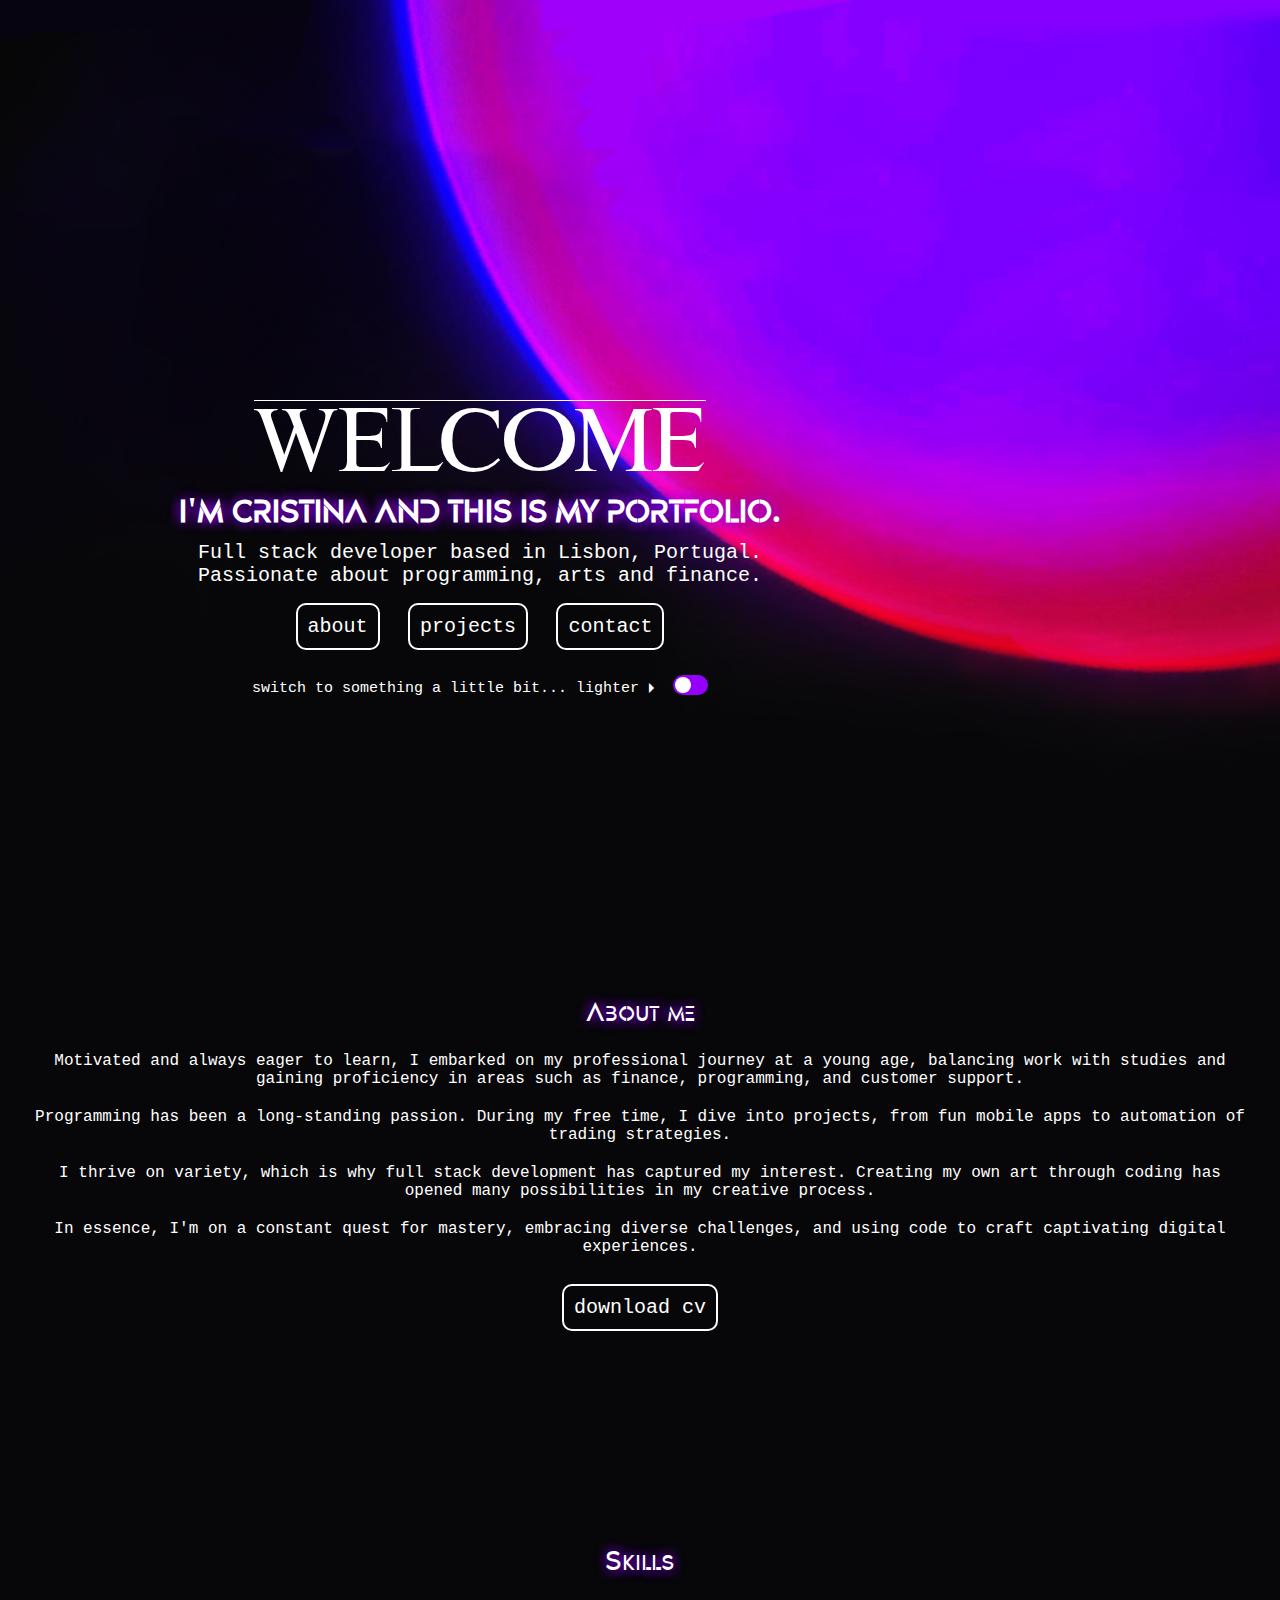
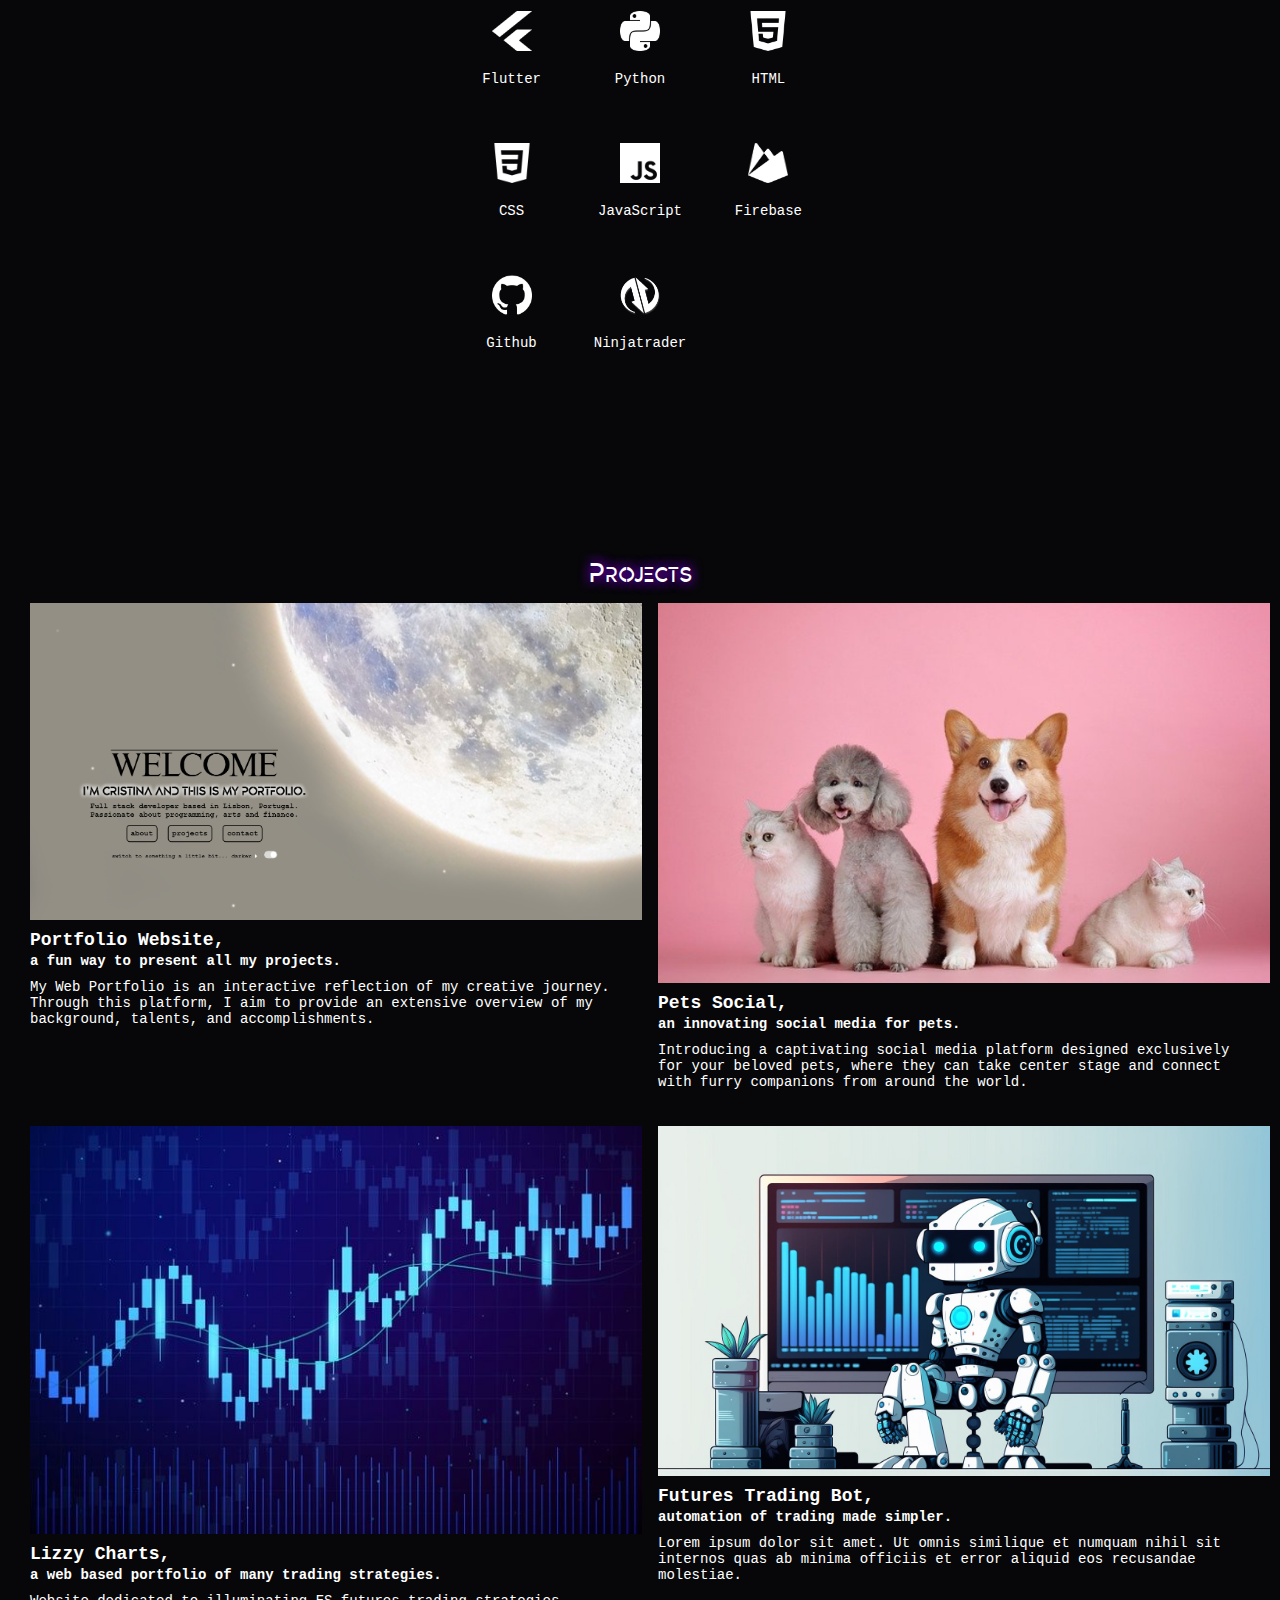
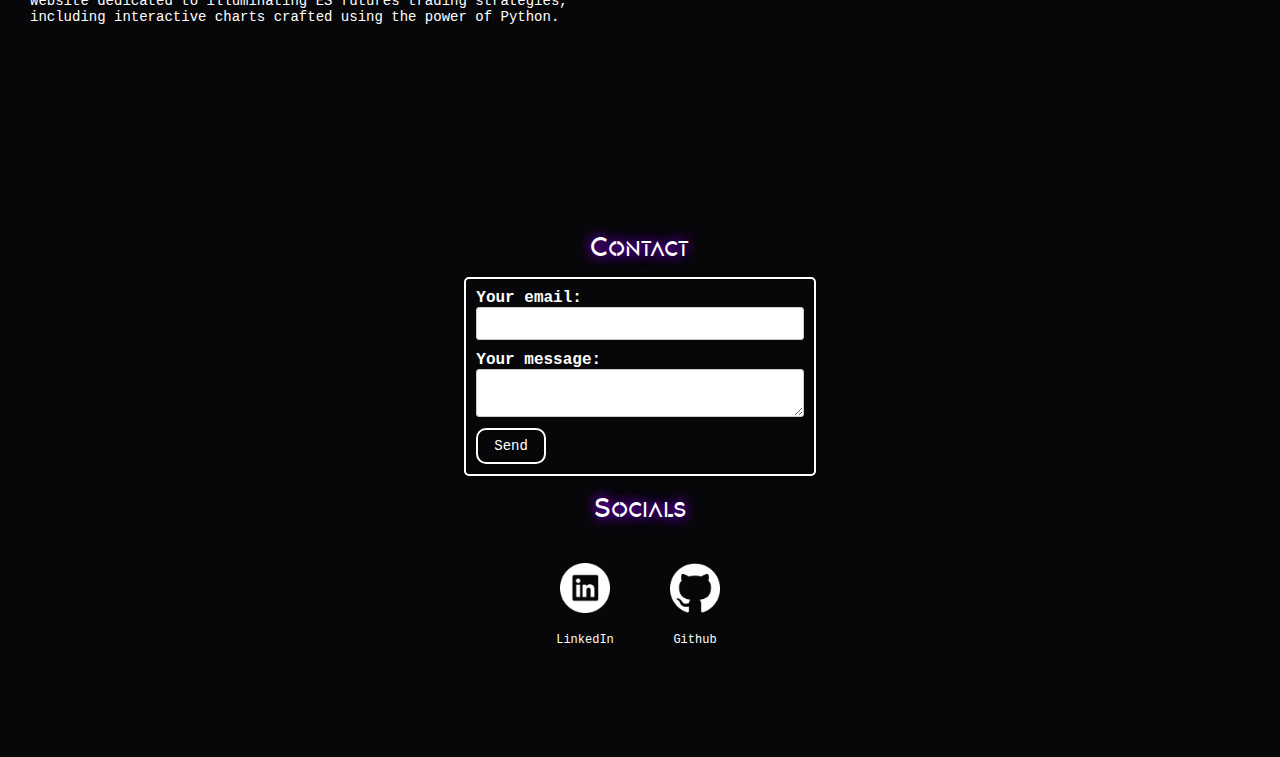
==== index.html @ 50ee63c6 "improved for tablet and mobile" ====
<html lang="en">
<head>
    <meta charset="UTF-8">
    <meta name="viewport" content="width=device-width, initial-scale=1.0">
    <title>Cristinas Portfolio</title>
    <link rel="stylesheet" href="assets/style.css">
    <style>
        @font-face {
            font-family: 'lion_kingregular';
            src: url(assets/fonts/lion_king-webfont.woff);
        }
        @font-face {
            font-family: 'designer-webfont';
            src: url(assets/fonts/designer-webfont.woff);
        }
    </style>
    <link rel="stylesheet" href="https://fonts.googleapis.com/css2?family=Material+Symbols+Outlined:opsz,wght,FILL,GRAD@20..48,100..700,0..1,-50..200" />
    <style>
        .material-symbols-outlined {
          color: white; 
          margin-top: 30px; 
          margin-right: 10px;
        }
    </style>
    <!-- clear form field after submission -->
    <script>
        window.onbeforeunload = () => {
            for(const form of document.getElementsByTagName('form')) {
                form.reset();
            }
        }
    </script>
    
</head>
<body>
    <section class="header">

        <nav class="box">
        
            <div class="text-box">
                <h1>WELCOME</h1>
                <h2>I'M CRISTINA AND THIS IS MY PORTFOLIO.</h2>
                <p>Full stack developer based in Lisbon, Portugal.</p>
                <p>Passionate about programming, arts and finance.</p>
            </div>
                
            <div class="nav-links" id="navLinks">
                <ul>
                    <li><a href="#aboutPage" class="button-animation">about</a></li>
                    <li><a href="#projectsPage" class="button-animation">projects</a></li>
                    <li><a href="#contactPage" class="button-animation">contact</a></li>
                </ul>
            </div>

            <div class="dark-mode-toggle-container">
                <p class="dark-mode-text">switch to something a little bit... <span class="dark-mode-text" id="textDark">lighter</span></p>
                <span class="material-symbols-outlined">
                    arrow_right
                </span>
                <label class="dark-mode-toggle" for="darkModeToggle">
                    <input type="checkbox" id="darkModeToggle">
                    <span class="slider"></span>
                </label>
            </div>
        
        </nav>

        <div class="stars-container">
            <img src="assets/images/star.png" alt="star" class="star">
            <img src="assets/images/star.png" alt="star" class="star">
            <img src="assets/images/star.png" alt="star" class="star">     
            <img src="assets/images/star.png" alt="star" class="star"> 
            <img src="assets/images/star.png" alt="star" class="star">    
            <img src="assets/images/star.png" alt="star" class="star">      
        </div>

    </section>
    <!-- ABOUT PAGE -->
    <section class="page-two" id="aboutPage">
        <nav class="about-box">
            <div class="about-text">
                <h2 class="title-animation">About me</h2>
                <p>Motivated and always eager to learn, I embarked on my professional journey at a young age, balancing work with studies and gaining      proficiency in areas such as finance, programming, and customer support.</p>
                <p>Programming has been a long-standing passion. During my free time, I dive into projects, from fun mobile apps to automation of trading strategies.</p>
                <p>I thrive on variety, which is why full stack development has captured my interest. Creating my own art through coding has opened many possibilities in my creative process.</p>
                <p>In essence, I'm on a constant quest for mastery, embracing diverse challenges, and using code to craft captivating digital experiences.</p>
            
                <div class="download-cv">
                    <a href="assets/downloads/cristina_cv.pdf" class="button-animation" target="_blank" download>download cv</a>
                </div>
            </div>
        </nav>   
        <nav class="languages-box">
            <div class="languages-area">
                <h2 class="title-animation">Skills</h2>
                <div class="every-image-container">
                    <div class="image-container">
                        <img src="assets/images/flutter.png" alt="flutter">
                        <p>Flutter</p>
                    </div>
                    <div class="image-container">
                        <img src="assets/images/python.png" alt="python">
                        <p>Python</p>
                    </div>
                    <div class="image-container">
                        <img src="assets/images/html.png" alt="html">
                        <p>HTML</p>
                    </div>
                    <div class="image-container">
                        <img src="assets/images/css.png" alt="css">
                        <p>CSS</p>
                    </div>
                    <div class="image-container">
                        <img src="assets/images/javascript.png" alt="javascript">
                        <p>JavaScript</p>
                    </div>
                    <div class="image-container">
                        <img src="assets/images/firebase.png" alt="firebase">
                        <p>Firebase</p>
                    </div>
                    <div class="image-container">
                        <img src="assets/images/github.png" alt="github">
                        <p>Github</p>
                    </div>
                    <div class="image-container">
                        <img src="assets/images/ninjatrader.png" alt="ninjatrader">
                        <p>Ninjatrader</p>
                    </div>
                </div>
            </div>
        </nav>  
        <div class="stars-container">
            <img src="assets/images/star.png" alt="star" class="star">
            <img src="assets/images/star.png" alt="star" class="star">
            <img src="assets/images/star.png" alt="star" class="star">     
            <img src="assets/images/star.png" alt="star" class="star"> 
            <img src="assets/images/star.png" alt="star" class="star">    
            <img src="assets/images/star.png" alt="star" class="star">      
            <img src="assets/images/star.png" alt="star" class="new-star">      
        </div> 
    </section>
    <!-- PROJECTS PAGE -->
    <section class="page-three" id="projectsPage">
        <div class="stars-container">
            <img src="assets/images/star.png" alt="star" class="star">
            <img src="assets/images/star.png" alt="star" class="star">
            <img src="assets/images/star.png" alt="star" class="star">     
            <img src="assets/images/star.png" alt="star" class="star"> 
            <img src="assets/images/star.png" alt="star" class="star">    
            <img src="assets/images/star.png" alt="star" class="star">      
            <img src="assets/images/star.png" alt="star" class="new-star">      
        </div>
        <nav class="projects-box">
            <h1 class="title-animation">Projects</h1>
            <div class="projects-container">
                <div class="project-item">
                    <a href="https://github.com/cschiappa/portfolio_website" target="_blank">
                    <img src="assets/images/portfolio-website.png">
                    <h2 class="line-one text-animation">Portfolio Website,</h2>
                    </a>
                    <h2 class="line-two">a fun way to present all my projects.</h2>

                    <p>My Web Portfolio is an interactive reflection of my creative journey. Through this platform, I aim to provide an extensive overview of my background, talents, and accomplishments.   
                    </p>
                </div>
                <div class="project-item">
                    <a href="https://github.com/cschiappa/pets-social" target="_blank">
                    <img src="assets/images/pets-social.png">
                    <h2 class="line-one text-animation">Pets Social,</h2>
                    </a>
                    <h2 class="line-two">an innovating social media for pets.</h2>

                    <p>Introducing a captivating social media platform designed exclusively for your beloved pets, where they can take center stage and connect with furry companions from around the world.
                    </p>
                </div>
                <div class="project-item">
                    <a href="https://github.com/cschiappa/lizzy-charts" target="_blank">
                        <img src="assets/images/lizzy-charts.jpg">
                        <h2 class="line-one text-animation">Lizzy Charts,</h2>
                    </a>
                    <h2 class="line-two">a web based portfolio of many trading strategies.</h2>
                
                    <p>Website dedicated to illuminating ES futures trading strategies, including interactive charts crafted using the power of Python.
                    </p>
                </div>
                <div class="project-item">
                    <a href="">
                        <img src="assets/images/trading-bot.jpeg">
                        <h2 class="line-one text-animation">Futures Trading Bot,</h2>
                    </a>
                    <h2 class="line-two">automation of trading made simpler.</h2>
                       
                    <p>Lorem ipsum dolor sit amet. Ut omnis similique et numquam nihil sit internos quas ab minima officiis et error aliquid eos recusandae molestiae. 
                    </p>
                </div>
            </div>
        </nav>  
    </section>

    <!-- CONTACT PAGE -->
    <section class="contact-page" id="contactPage">
        <!-- contact form -->
        <div class="contact-box">
            <div class="contact-container">
                <h1 class="contact-text title-animation">Contact</h1>
                <form
                    action="https://formspree.io/f/xnqkpyqn"
                    method="POST"
                >
                <label>
                    Your email:
                    <input type="email" name="email">
                </label>
                <label>
                    Your message:
                    <textarea name="message"></textarea>
                </label>
                <!-- your other form fields go here -->
                <button type="submit" class="send-button button-animation">Send</button>
                </form>
            </div>

            <div class="socials-container">
                <h1 class="title-animation">Socials</h1>
                <div class="every-socials-container">
                    <div class="image-container">
                        <a href="https://www.linkedin.com/in/cristina-pietra/" target="_blank">
                            <img src="assets/images/linkedin.png" alt="linkedin">
                            <p>LinkedIn</p>
                        </a>
                    </div>
                    <div class="image-container">
                        <a href="https://github.com/cschiappa?tab=repositories" target="_blank">
                            <img src="assets/images/github.png" alt="github">
                            <p>Github</p>
                        </a>
                    </div>
                </div>
            </div>
       </div>
    </section>

    <!-- DARK MODE TOGGLE FILE -->
    <script src="dark-mode-toggle.js"></script>
    <script src="download-cv.js"></script>

    <!-- smooth scroll script -->
    <script>
        document.querySelectorAll('a[href^="#"]').forEach(anchor => {
            anchor.addEventListener('click', function (e) {
                e.preventDefault();

                document.querySelector(this.getAttribute('href')).scrollIntoView({
                    behavior: 'smooth'
                });
            });
        });
    </script>    
</body>
</html>
---- assets/style.css ----
:root{
    --background-color: #070709;
    --text-color: #fff;
    --primary-shadow-color: #9300fc66;
    --secondary-shadow-color: #9300fc;
    --background-image: url(images/dark_background.png);
    --font-weight: normal;
}
html[data-theme='dark']{
    --background-color: #070709;
    --text-color: #fff;
    --primary-shadow-color: #9300fc66;
    --secondary-shadow-color: #9300fc;
    --background-image: url(images/dark_background.png);
    --font-weight: normal;
}
html[data-theme='light']{
    --background-color: #938f85;
    --text-color: #000;
    --primary-shadow-color: #ffffffab;
    --secondary-shadow-color: #fff;
    --background-image: url(images/light_background.png);
    --font-weight: 600;
}

*{
    margin: 0;
    padding: 0;
    font-family: 'Poppins', sans-serif;
}
p, a{
    font-weight: var(--font-weight);
}
/* Background */
.header{
    min-height: 100vh;
    width: 100vw;
    background-image: var(--background-image);
    background-position: center;
    background-size: cover;
    position: relative;
    overflow-x: hidden;
    max-width: 100%;
    margin: 0;
    padding: 0;
}
/* text box */
.box {
    width: 700px;
    position: absolute;
    bottom: 0px;
    left: 0px;
    background-color: transparent;
    padding: 200px 130px;
    display: flex;
    flex-direction: column;
    align-items: center;
    z-index: 1000;
}
/* title */
.text-box h1{
    font-size: 90px;
    color: var(--text-color);
    font-family: 'lion_kingregular';
    text-align: center;
    font-weight: normal;
}
/* welcome over-line update */
.text-box h1::before{
    content: '';
    width: 75%;
    height: 1px;
    background: var(--text-color);
    display: block;
    margin: auto;
    margin-bottom: -5px;
    transition: 0.5s;
}
.text-box h1:hover::before{
    width: 85%;
}
.text-box h2{
    font-size: 35px;
    color: var(--text-color);
    font-family: 'designer-webfont';
    text-align: center;
    padding-bottom: 10px;
    text-shadow: -4px -4px 8px var(--primary-shadow-color), 
                4px -4px 8px var(--primary-shadow-color), 
                -4px 4px 8px var(--primary-shadow-color), 
                4px 4px 8px var(--primary-shadow-color);
    transition: text-shadow 0.5s cubic-bezier(0.645, 0.045, 0.355, 1); 
}
.text-box h2:hover {
    text-shadow: -4px -4px 8px var(--secondary-shadow-color), 
    4px -4px 8px var(--secondary-shadow-color), 
    -4px 4px 8px var(--secondary-shadow-color), 
    4px 4px 8px var(--secondary-shadow-color);
}
.text-box p{
    font-size: 20px;
    color: var(--text-color);
    font-family: 'Courier New', Courier, monospace;
    text-align: center;
}
/* Position */
.nav-links{
    flex: 1;
    text-align: center;
    padding-top: 20px;
}
.nav-links ul li{
    list-style: none;
    display: inline-block;
    padding: 8px 12px;
    position: relative;
}
/* Menu buttons visuals*/
.button-animation{
    color: var(--text-color);
    text-decoration: none;
    font-size: 20px;
    font-family: 'Courier New', Courier, monospace;
    padding: 10px; 
    border: 2px solid var(--text-color); 
    border-radius: 10px;
}
/* Menu buttons color change animation */
.button-animation:hover {
    text-shadow: -4px -4px 8px var(--secondary-shadow-color), 
    4px -4px 8px var(--secondary-shadow-color), 
    -4px 4px 8px var(--secondary-shadow-color), 
    4px 4px 8px var(--secondary-shadow-color);
    border-color: var(--primary-shadow-color);
    box-shadow: -4px -4px 8px var(--primary-shadow-color), 
                4px -4px 8px var(--primary-shadow-color), 
                -4px 4px 8px var(--primary-shadow-color), 
                4px 4px 8px var(--primary-shadow-color);
    transition: all 0.5s cubic-bezier(0.645, 0.045, 0.355, 1);  
}
.button-animation:not(:hover) {
    text-shadow: var(--text-color);
    border-color: var(--text-color);
    box-shadow: none;
    transition: all 0.5s cubic-bezier(0.645, 0.045, 0.355, 1);  
  }
/* STARS */
.stars-container {
    position: absolute;
    width: 100vw;
    height: 100vh;
    overflow: hidden;
    overflow-x: hidden;
    max-width: 100%;
}
.star {
    width: 30px;
    height: 30px;
    background-color: transparent;
    border-radius: 50%;
    position: absolute;
    animation: twinkling 3s infinite;
}
@keyframes twinkling {
    0%, 100% {
        opacity: 0.2; 
    }
    50% {
        opacity: 1; 
    }
}
.star:nth-child(1) {
    top: 20%;
    left: 30%;
    animation-delay: 0s;
}
.star:nth-child(2) {
    top: 80%;
    left: 60%;
    animation-delay: 4s;
}
.star:nth-child(3) {
    top: 90%;
    left: 30%;
    animation-delay: 0s;
}
.star:nth-child(4) {
    top: 90%;
    left: 90%;
    animation-delay: 2s;
}
.star:nth-child(5) {
    top: 50%;
    left: 10%;
    animation-delay: 4s;
}
.star:nth-child(6) {
    top: 10%;
    left: 5%;
    animation-delay: 2s;
}
/* DARK MODE CONTAINER */
.dark-mode-toggle-container {
    display: flex; 
    align-items: center; 
  }
  /* TEXT */
.dark-mode-text{
    margin-top: 30;
    font-size: 15px;
    color: var(--text-color);
    font-family: 'Courier New', Courier, monospace;
    text-align: center;
}
/* DARK MODE SLIDER */
.dark-mode-toggle {
    position: relative;
    display: inline-block;
    width: 35px;
    height: 20px;
    margin-top: 27px;
  }
  .dark-mode-toggle input[type="checkbox"] {
    display: none;
  }
  .slider {
    width: 35px;
    position: absolute;
    top: 0;
    left: 0;
    right: 0;
    bottom: 0;
    background-color: var(--secondary-shadow-color);
    border-radius: 20px;
    transition: 0.4s;
  }
  .slider:before {
    position: absolute;
    content: "";
    height: 16px;
    width: 16px;
    left: 2px;
    bottom: 2px;
    background-color: white;
    border-radius: 50%;
    transition: 0.4s;
  }
  input[type="checkbox"]:checked + .slider {
    background-color: var(--primary-shadow-color);
  }
  input[type="checkbox"]:checked + .slider:before {
    transform: translateX(15px);
  }

/* PAGE TWO - ABOUT PAGE */
.page-two{
    min-height: 100vh;
    width: 100vw;
    overflow-x: hidden;
    background-size: contain;
    background-color: var(--background-color);
    max-width: 100%;
    display: flex;
    flex-direction: row;
    }
.new-star{
    top: 30%;
    left: 90%;
    width: 30px;
    height: 30px;
    background-color: transparent;
    border-radius: 50%;
    position: absolute;
    animation: twinkling 3s infinite;
}
.about-box{
    position: relative;
    padding: 200px 100px;
    z-index: 1000;
}
/* about text */
.about-text h2{
    font-size: 40px;
    color: var(--text-color);
    font-family: 'designer-webfont';
    text-align: center;
    font-weight: normal;
    padding-bottom: 40px;
}
.about-text p{
    font-size: 18px;
    color: var(--text-color);
    font-family: 'Courier New', Courier, monospace;
    text-align: center;
    padding: 5px;
}
.languages-box{
    position: relative;
    bottom: 0px;
    left: 0px;
    background-color: transparent;
    padding: 200px 100px;
    display: flex;
    flex-direction: column;
    align-items: center;
    z-index: 1000;
}
.languages-area{
    display: flex;
    flex-direction: column;
    align-items: center;
}
.languages-area h2{
    font-size: 40px;
    color: var(--text-color);
    font-family: 'designer-webfont';
    font-weight: normal; 
}
.every-image-container{
    display: grid;
    gap: 1rem;
    grid-template-columns: repeat(5,1fr);
}
.image-container {
    display: flex;
    flex-direction: column;
    align-items: center;
    padding: 10px;
}

.image-container img {
    padding: 20px;
    width: 70px;
    height: 70px;
}
.image-container p {
    font-size: 14px;
    color: var(--text-color);
    text-align: center;
    font-family: 'Courier New', Courier, monospace;
}
.download-cv{
    text-align: center;
    padding: 30px;
}
/* PROJECTS PAGE */
.page-three{
    min-height: 100vh;
    width: 100vw;
    overflow-x: hidden;
    background-size: contain;
    background-color: var(--background-color);
    max-width: 100%;
    display: flex;
    flex-direction: row;
    }
.new-star{
    top: 30%;
    left: 90%;
    width: 30px;
    height: 30px;
    background-color: transparent;
    border-radius: 50%;
    position: absolute;
    animation: twinkling 3s infinite;
}
/* PROJECTS PAGE */
.projects-box{
    position: relative;
    bottom: 0px;
    left: 0px;
    background-color: transparent;
    padding: 200px 100px;
    display: flex;
    flex-direction: column;
    align-items: center;
    z-index: 1000;
}
.projects-box h1{
    font-size: 40px;
    color: var(--text-color);
    font-family: 'designer-webfont';
    font-weight: normal; 
}
.projects-container{
    display: grid;
    gap: 1rem;
    grid-template-columns: repeat(3,1fr);
}
.project-item img{
    padding: 20px;
    width: 90%;
    height: 300px;
}
.line-one{
    font-size: 22px;
    color: var(--text-color);
    font-family: 'Courier New', Courier, monospace;  
    padding-left: 20px;
    font-weight: bold;
}
.line-two{
    font-size: 16px;
    color: var(--text-color);
    font-family: 'Courier New', Courier, monospace;
    padding-left: 20px;
    padding-top: 5px;
}
.project-item p{
    font-size: 16px;
    color: var(--text-color);
    font-family: 'Courier New', Courier, monospace;
    padding: 20px;
}
.project-item {
    vertical-align: top;
}
.projects-container a{
    text-decoration: none;
}
/* Text color change animation */
.text-animation:hover {
    text-shadow: -4px -4px 8px var(--secondary-shadow-color), 
    4px -4px 8px var(--secondary-shadow-color), 
    -4px 4px 8px var(--secondary-shadow-color), 
    4px 4px 8px var(--secondary-shadow-color);
    transition: all 0.5s cubic-bezier(0.645, 0.045, 0.355, 1);  
}
.text-animation:not(:hover) {
    text-shadow: var(--text-color);
    transition: all 0.5s cubic-bezier(0.645, 0.045, 0.355, 1);  
  }

.title-animation{
    font-size: 35px;
    color: var(--text-color);
    font-family: 'designer-webfont';
    text-align: center;
    padding-bottom: 10px;
    text-shadow: -4px -4px 8px var(--primary-shadow-color), 
                4px -4px 8px var(--primary-shadow-color), 
                -4px 4px 8px var(--primary-shadow-color), 
                4px 4px 8px var(--primary-shadow-color);
    transition: text-shadow 0.5s cubic-bezier(0.645, 0.045, 0.355, 1); 
}
.title-animation:hover {
    text-shadow: -4px -4px 8px var(--secondary-shadow-color), 
    4px -4px 8px var(--secondary-shadow-color), 
    -4px 4px 8px var(--secondary-shadow-color), 
    4px 4px 8px var(--secondary-shadow-color);
}
/* CONTACT PAGE */
.contact-box{
    position: relative;
    bottom: 0px;
    left: 0px;
    background-color: var(--background-color);
    padding: 200px 100px;
    display: flex;
    flex-direction: column;
    align-items: center;    
    z-index: 1000;
}
.contact-box h1{
    font-size: 40px;
    color: var(--text-color);
    font-family: 'designer-webfont';
    font-weight: normal; 
}
/* form style */
form {
    background-color: transparent;
    border: 2px solid white;
    padding: 20px;
    border-radius: 5px;
    box-shadow: 0 0 5px rgba(0, 0, 0, 0.1);
    max-width: 400px;
    margin: 0 auto;
  }
  
  label {
    display: block;
    margin-bottom: 5px;
    font-weight: bold;
    color: var(--text-color);
    font-family: 'Courier New', Courier, monospace;
  }
  
  input[type="text"],
  input[type="email"],
  textarea {
    width: 100%;
    padding: 10px;
    border: 1px solid #ccc;
    border-radius: 3px;
    margin-bottom: 10px;
  }
  
  input[type="submit"] {
    background-color: #007bff;
    color: #fff;
    padding: 10px 20px;
    border: none;
    border-radius: 3px;
    cursor: pointer;
    transition: background-color 0.2s;
  }
  
  input[type="submit"]:hover {
    background-color: #0056b3;
  }
.send-button{
    background-color: transparent;
    font-size: 16px;
    padding-left: 20px;
    padding-right: 20px;
}
.socials-container p{
    font-size: 14px;
    color: var(--text-color);
    text-align: center;
    font-family: 'Courier New', Courier, monospace;
}
.socials-container img{
    width: 70px;
    height: 70px;
}
.contact-container{
    padding-bottom: 40px;
}
.contact-text{
    padding-bottom: 40px;
}
.every-socials-container{
    padding-top: 10px;
    display: flex;
    flex-direction: row;
    justify-content: center;
}
.image-container a{
    text-decoration: none;
}


/* MOBILE VERSION */
@media (max-width: 768px) {
    /* Global Font and Text Adjustments */
    h2, p, a {
        font-size: 16px;
    }
    /* Main page */
    .header {
        min-height: 50vh;
        padding: 50px 0;
    }
    .box {
        width: 90%;
        max-width: 400px;
        padding: 50px 20px;
    }
    .text-box h1 {
        font-size: 40px;
    }
    .text-box h1::before {
        width: 60%;
    }
    .text-box h2 {
        font-size: 20px;
    }
    .text-box p {
        font-size: 16px;
    }
    .nav-links {
        flex: none;
        text-align: center;
        padding-top: 10px;
    }
    .nav-links ul li {
        padding: 5px 8px;
    }
    .button-animation {
        font-size: 16px;
        padding: 8px;
        border: 2px solid var(--text-color);
        border-radius: 8px;
    }
    /* About page */
    .page-two {
        flex-direction: column;
    }
    .about-box, .languages-box {
        padding: 100px 20px;
    }
    .about-text h2 {
        font-size: 30px;
        padding-bottom: 20px;
    }
    .about-text p {
        font-size: 16px;
        padding: 10px;
    }
    .languages-area h2 {
        font-size: 30px;
    }
    .image-container img {
        width: 40px;
        height: 40px;
    }
    .every-image-container{
        display: grid;
        gap: 1rem;
        grid-template-columns: repeat(3,1fr);
        max-width: 100%;
    }
    /* Projects page */
    .projects-box {
        padding: 100px 20px; 
    }
    .projects-box h1 {
        font-size: 30px; 
    }
    .project-item img {
        padding: 10px; 
        width: 100%; 
        height: auto; 
    }
    .line-one {
        font-size: 18px; 
        padding-left: 10px; 
    }
    .line-two {
        font-size: 14px; 
        padding-left: 10px; 
        padding-top: 3px; 
    }
    .project-item p {
        font-size: 14px; 
        padding: 10px; 
    }
    .projects-container{
        display: grid;
        gap: 1rem;
        grid-template-columns: repeat(1,1fr);
    }
    .title-animation {
        font-size: 25px; 
    }
    /* Contact page */
    .contact-box {
        padding: 100px 20px; 
    }
    .contact-box h1 {
        font-size: 30px; 
    }
    form {
        padding: 10px;
        max-width: 100%; 
    }
    label {
        margin-bottom: 3px; 
    }
    input[type="text"],
    input[type="email"],
    textarea {
        padding: 8px;
        margin-bottom: 8px;
    }
    input[type="submit"],
    .send-button {
        font-size: 14px; 
        padding: 8px 16px; 
    }
    .socials-container p {
        font-size: 12px; 
    }
    .socials-container img {
        width: 50px; 
        height: 50px; 
    }
    .contact-container {
        padding-bottom: 20px; 
    }
    .contact-text {
        padding-bottom: 20px; 
    }
    .every-socials-container {
        padding-top: 5px; 
    }
    /* stars remove */
    .stars-container {
        display: none;
    }
}

    /* TABLET VERSION */
    @media (min-width: 769px) and (max-width: 1500px){
        .page-two {
            flex-direction: column;
        }
        .about-box, .languages-box {
            padding: 100px 20px;
        }
        .about-text h2 {
            font-size: 30px;
            padding-bottom: 20px;
        }
        .about-text p {
            font-size: 16px;
            padding: 10px;
        }
        .languages-area h2 {
            font-size: 30px;
        }
        .image-container img {
            width: 40px;
            height: 40px;
        }
        .every-image-container{
            display: grid;
            gap: 1rem;
            grid-template-columns: repeat(3,1fr);
            max-width: 100%;
        }
        /* Projects page */
        .projects-box {
            padding: 100px 20px; 
        }
        .projects-box h1 {
            font-size: 30px; 
        }
        .project-item img {
            padding: 10px; 
            width: 100%; 
            height: auto; 
        }
        .line-one {
            font-size: 18px; 
            padding-left: 10px; 
        }
        .line-two {
            font-size: 14px; 
            padding-left: 10px; 
            padding-top: 3px; 
        }
        .project-item p {
            font-size: 14px; 
            padding: 10px; 
        }
        .projects-container{
            display: grid;
            gap: 1rem;
            grid-template-columns: repeat(2,1fr);
        }
        .title-animation {
            font-size: 25px; 
        }
        /* Contact page */
        .contact-box {
            padding: 100px 20px; 
        }
        .contact-box h1 {
            font-size: 30px; 
        }
        form {
            padding: 10px;
            max-width: 100%; 
        }
        label {
            margin-bottom: 3px; 
        }
        input[type="text"],
        input[type="email"],
        textarea {
            padding: 8px;
            margin-bottom: 8px;
        }
        input[type="submit"],
        .send-button {
            font-size: 14px; 
            padding: 8px 16px; 
        }
        .socials-container p {
            font-size: 12px; 
        }
        .socials-container img {
            width: 50px; 
            height: 50px; 
        }
        .contact-container {
            padding-bottom: 20px; 
        }
        .contact-text {
            padding-bottom: 20px; 
        }
        .every-socials-container {
            padding-top: 5px; 
        }
        /* stars remove */
        .stars-container {
            display: none;
        }
    
}
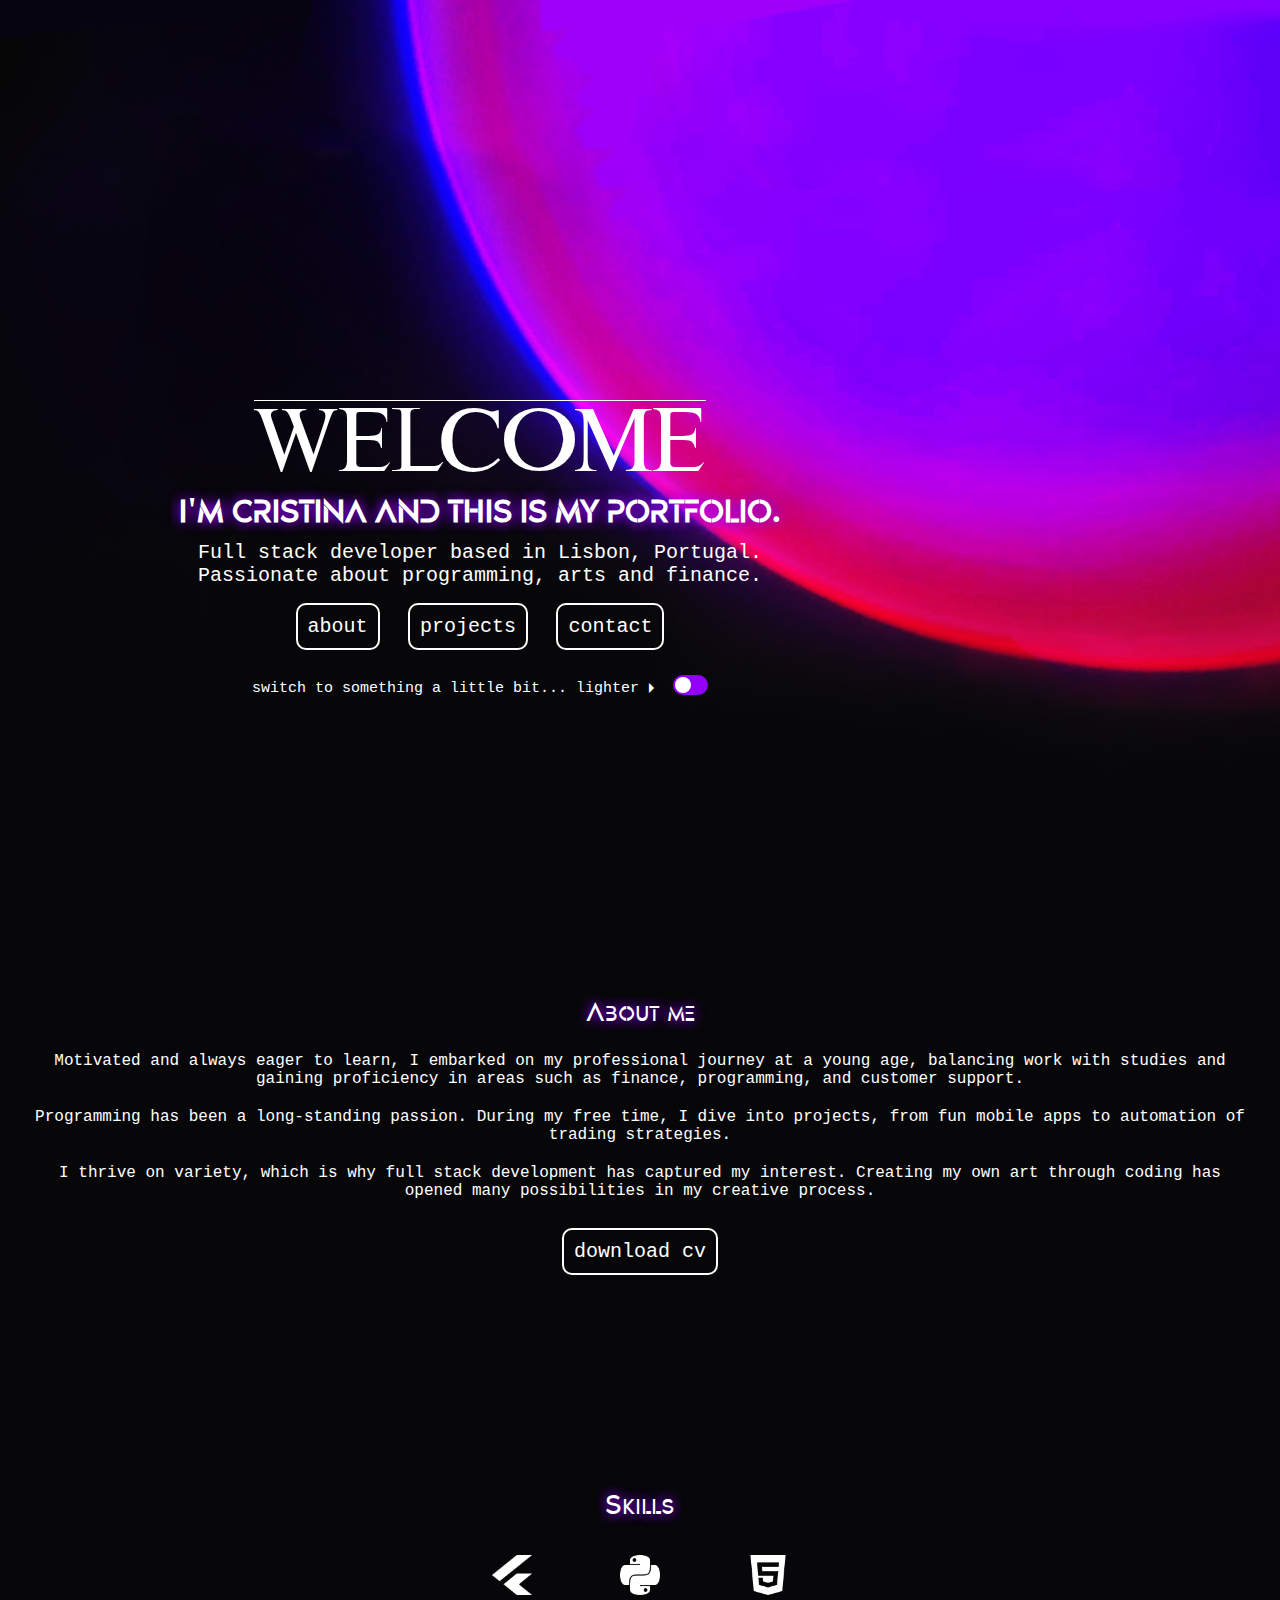
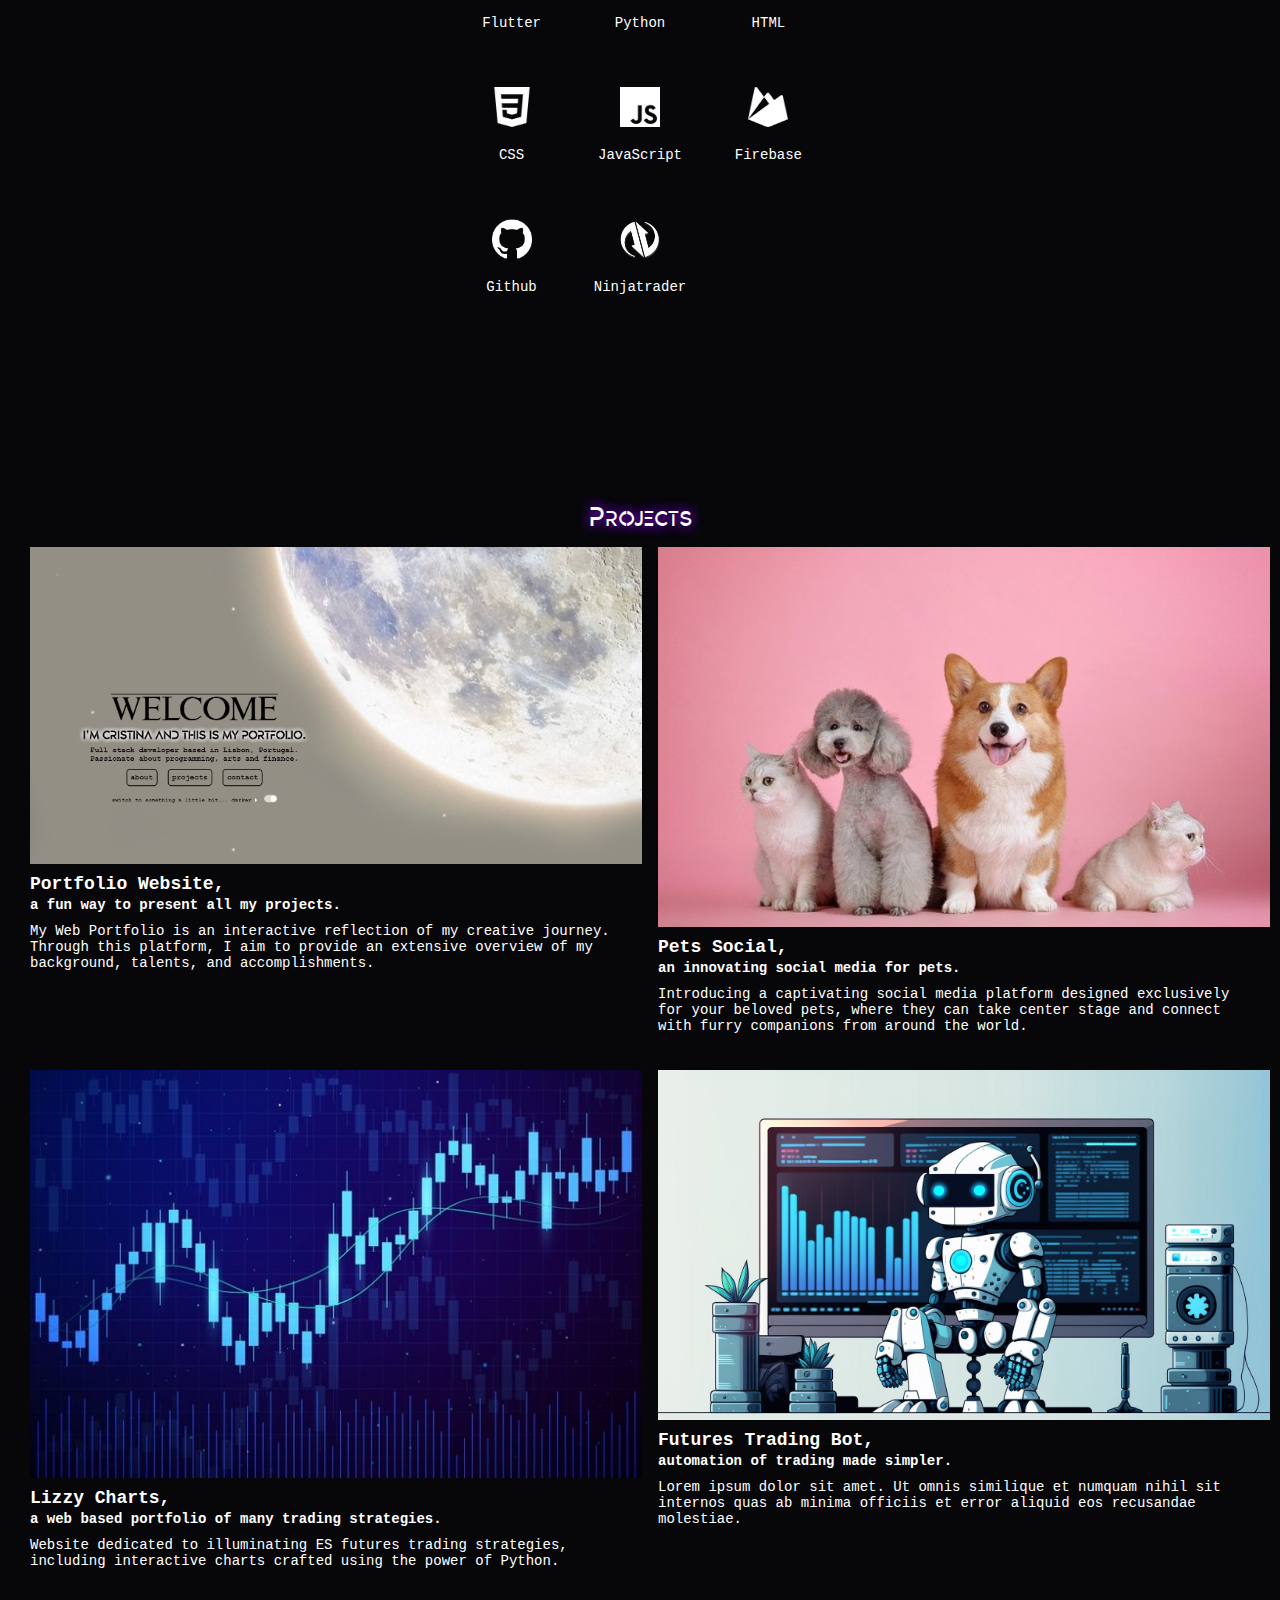
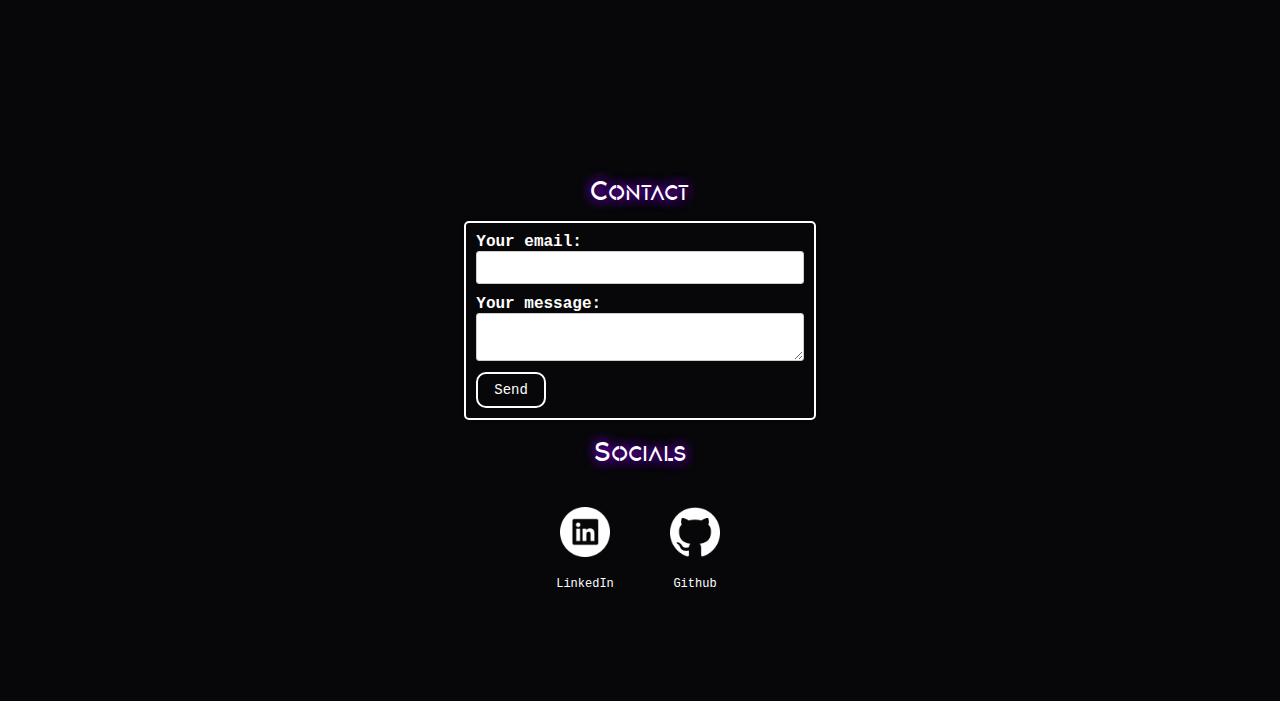
==== commit e6ae18a7: "Update index.html" ====
--- a/index.html
+++ b/index.html
@@ -83,10 +83,9 @@
                 <p>Motivated and always eager to learn, I embarked on my professional journey at a young age, balancing work with studies and gaining      proficiency in areas such as finance, programming, and customer support.</p>
                 <p>Programming has been a long-standing passion. During my free time, I dive into projects, from fun mobile apps to automation of trading strategies.</p>
                 <p>I thrive on variety, which is why full stack development has captured my interest. Creating my own art through coding has opened many possibilities in my creative process.</p>
-                <p>In essence, I'm on a constant quest for mastery, embracing diverse challenges, and using code to craft captivating digital experiences.</p>
             
                 <div class="download-cv">
-                    <a href="assets/downloads/cristina_cv.pdf" class="button-animation" target="_blank" download>download cv</a>
+                    <a href="assets/downloads/cristina_resume.pdf" class="button-animation" target="_blank" download>download cv</a>
                 </div>
             </div>
         </nav>   
@@ -242,7 +241,6 @@
 
     <!-- DARK MODE TOGGLE FILE -->
     <script src="dark-mode-toggle.js"></script>
-    <script src="download-cv.js"></script>
 
     <!-- smooth scroll script -->
     <script>
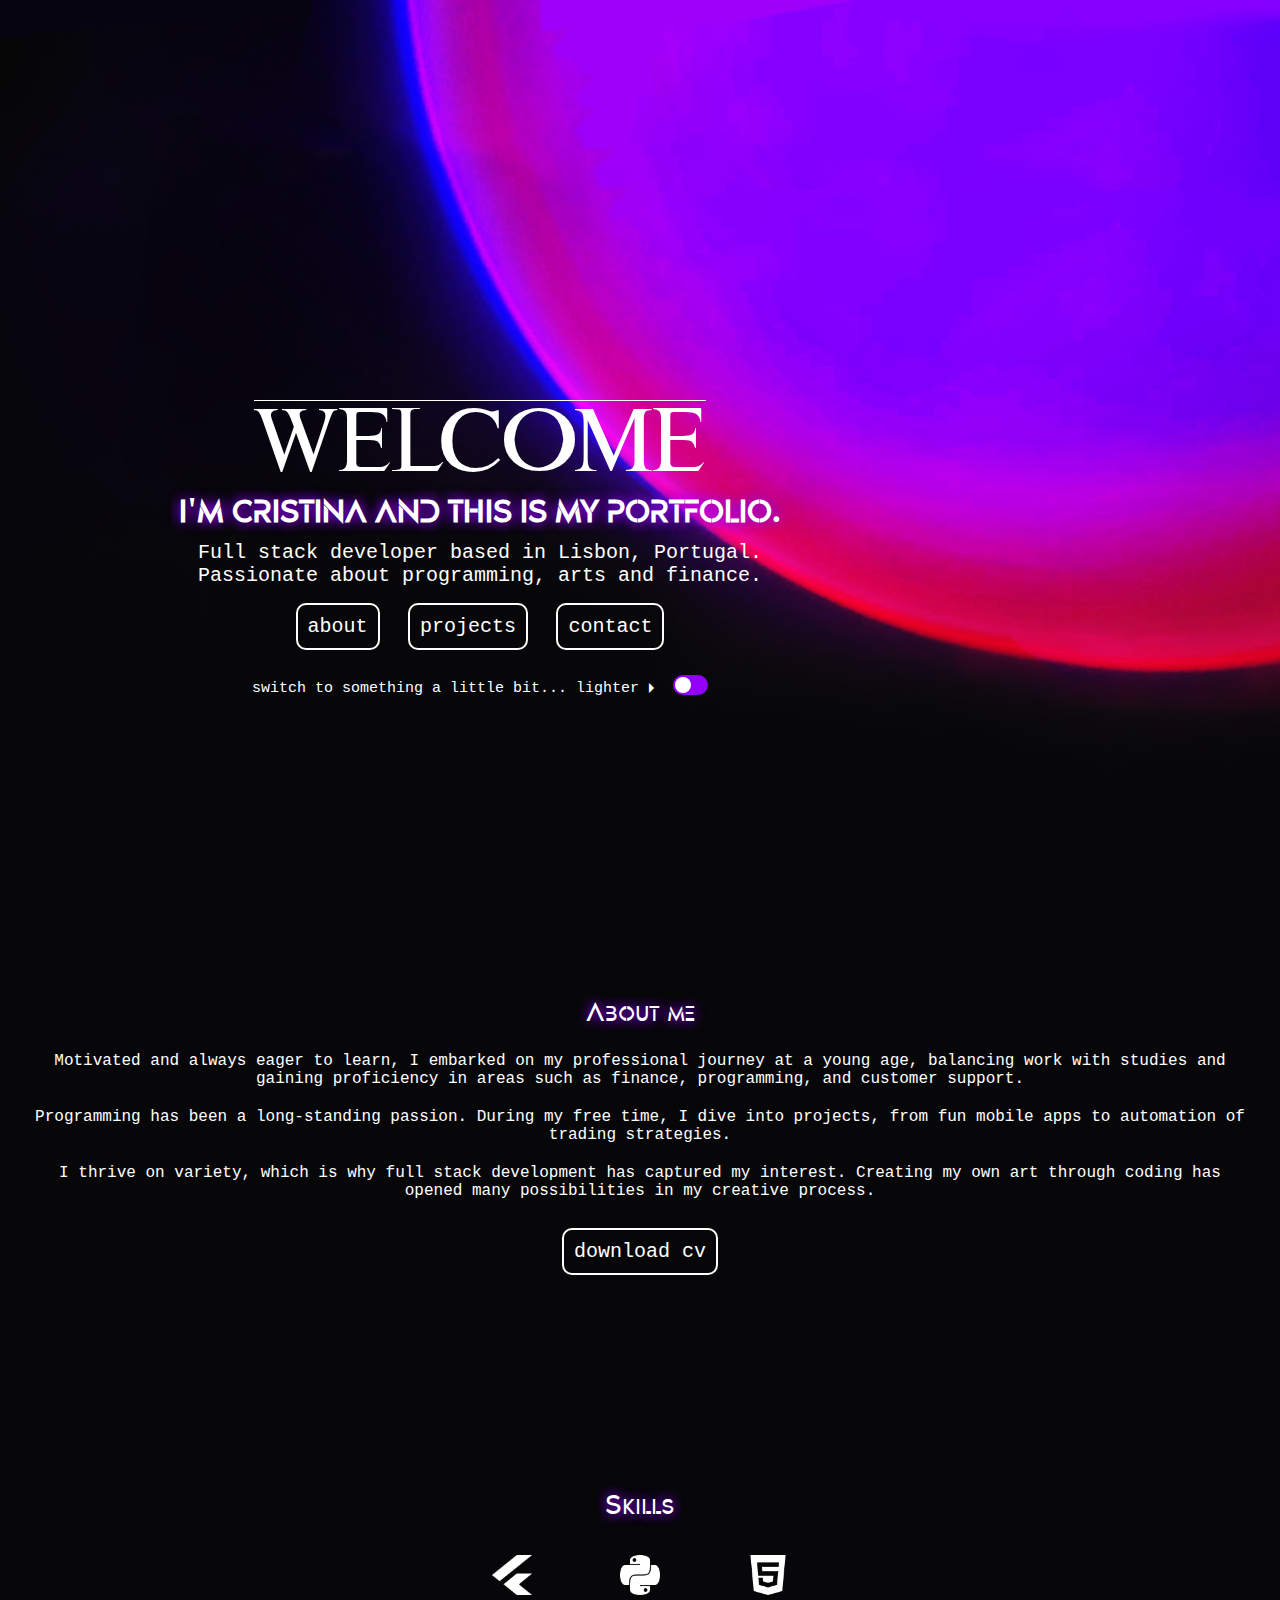
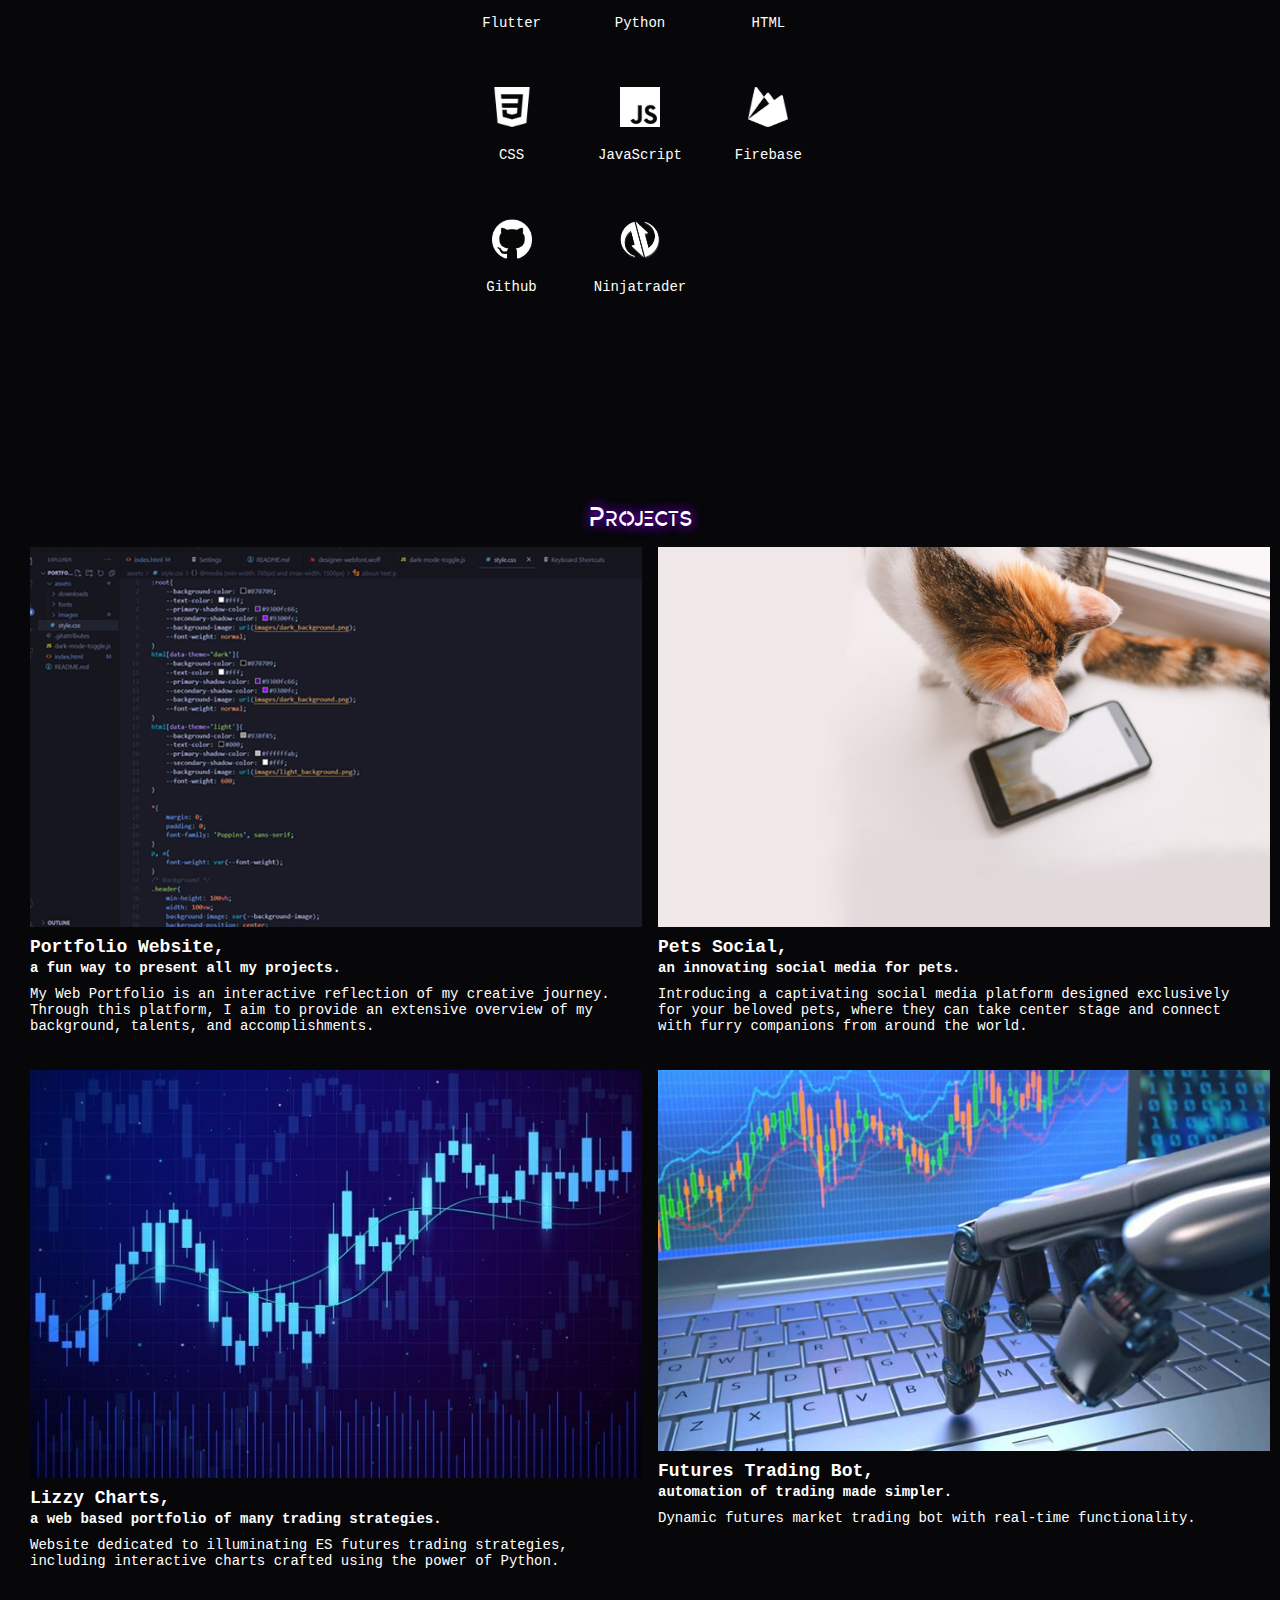
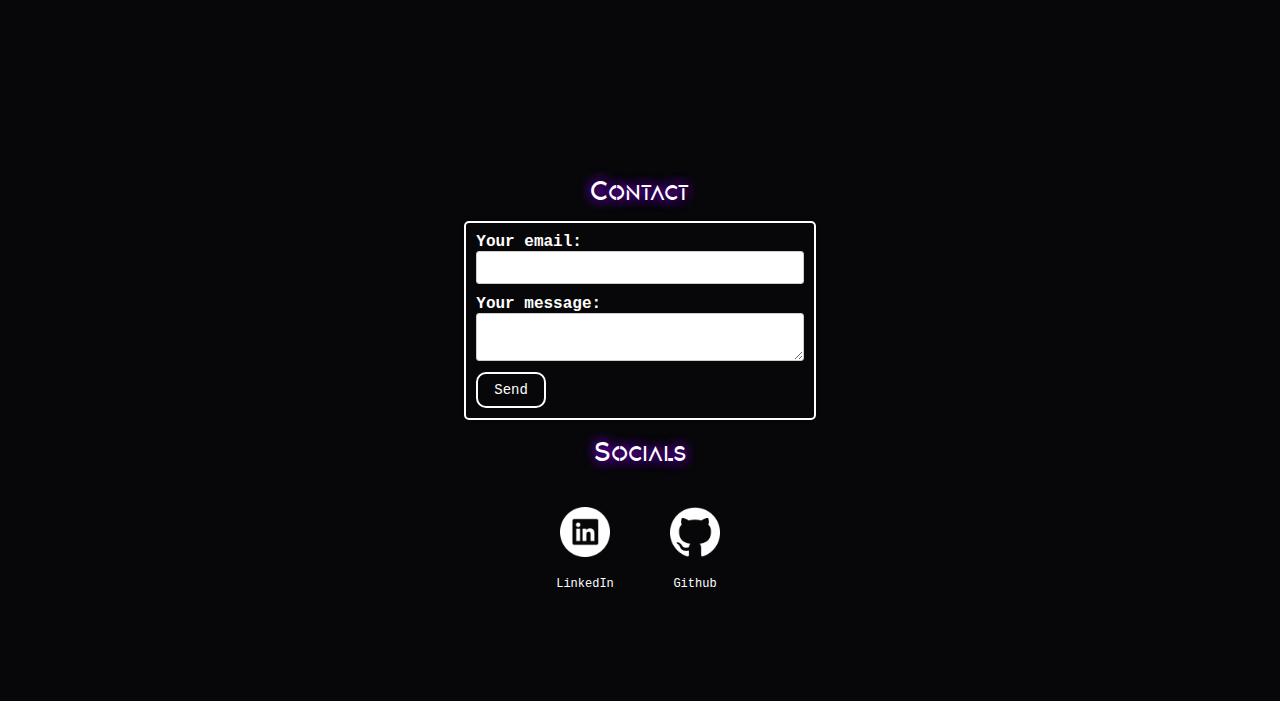
==== commit 7c6e7050: "changed projects images" ====
--- a/index.html
+++ b/index.html
@@ -189,7 +189,7 @@
                     </a>
                     <h2 class="line-two">automation of trading made simpler.</h2>
                        
-                    <p>Lorem ipsum dolor sit amet. Ut omnis similique et numquam nihil sit internos quas ab minima officiis et error aliquid eos recusandae molestiae. 
+                    <p>Dynamic futures market trading bot with real-time functionality.
                     </p>
                 </div>
             </div>
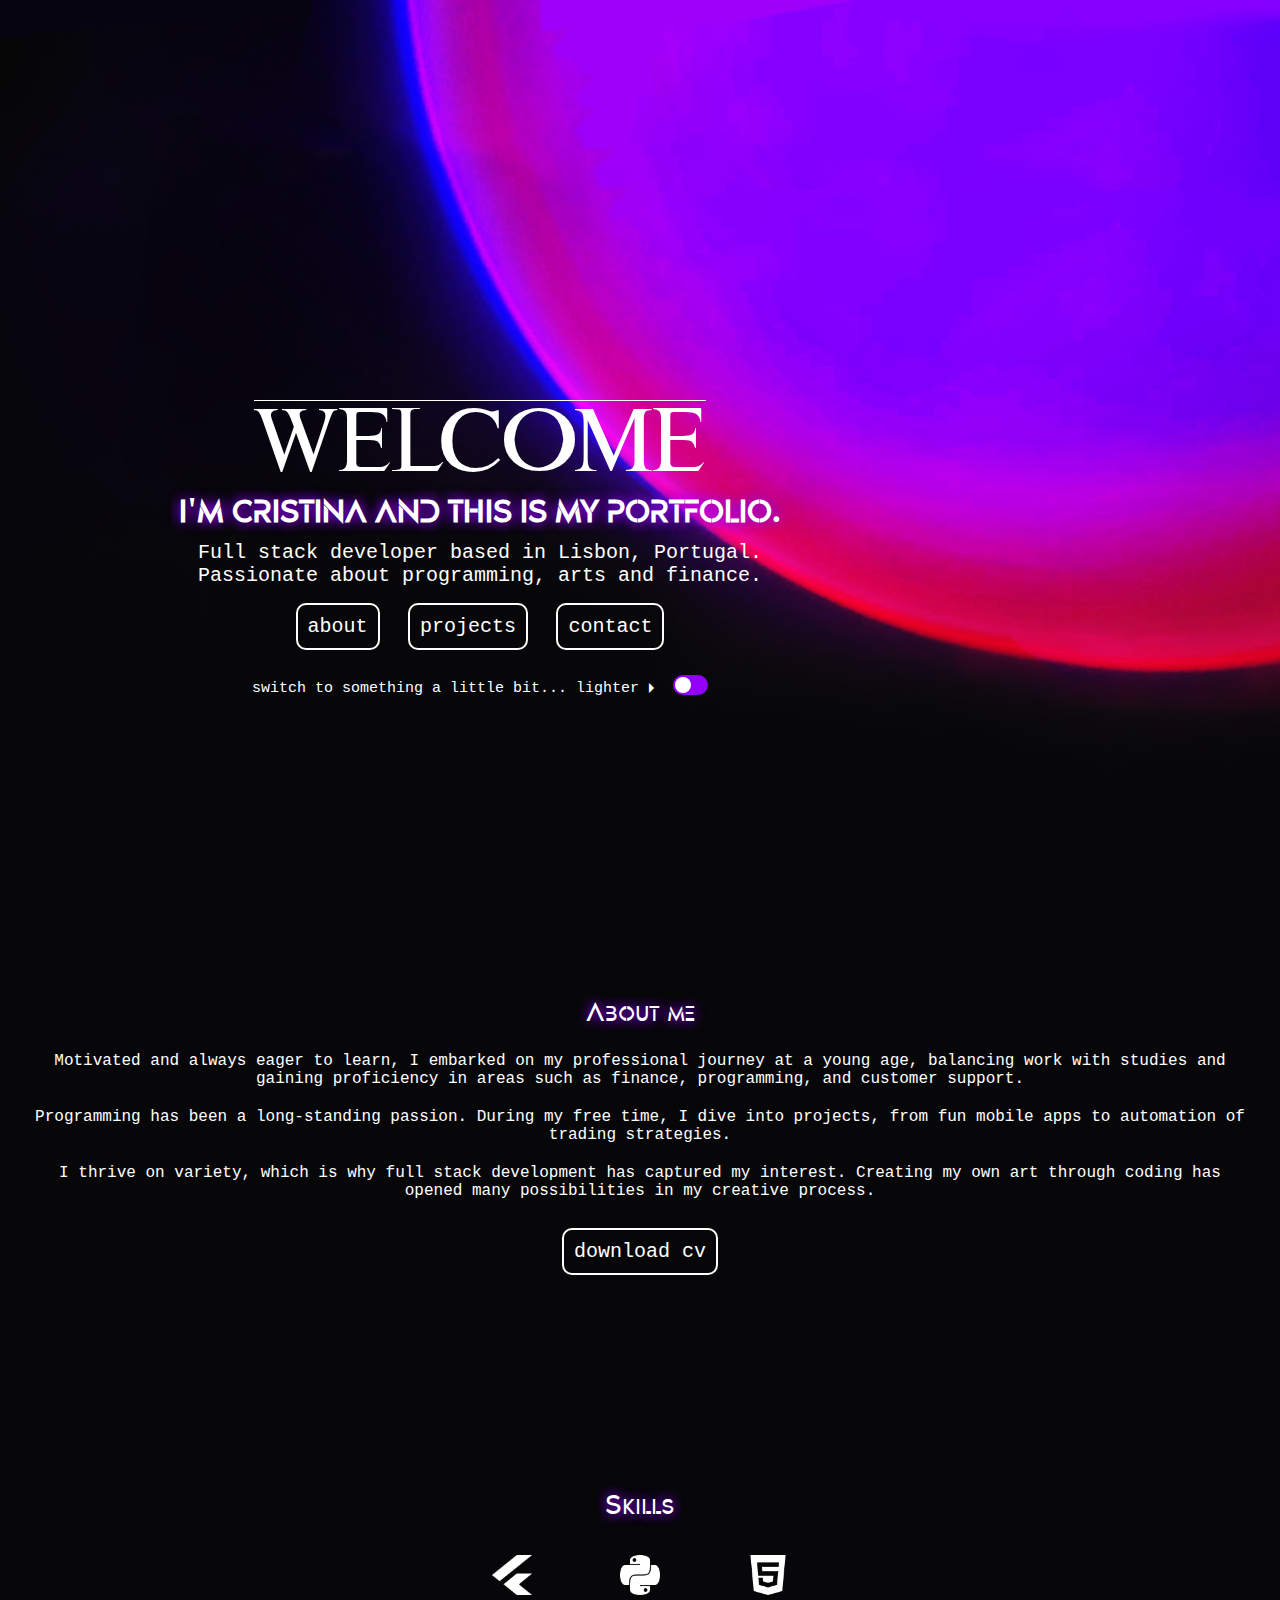
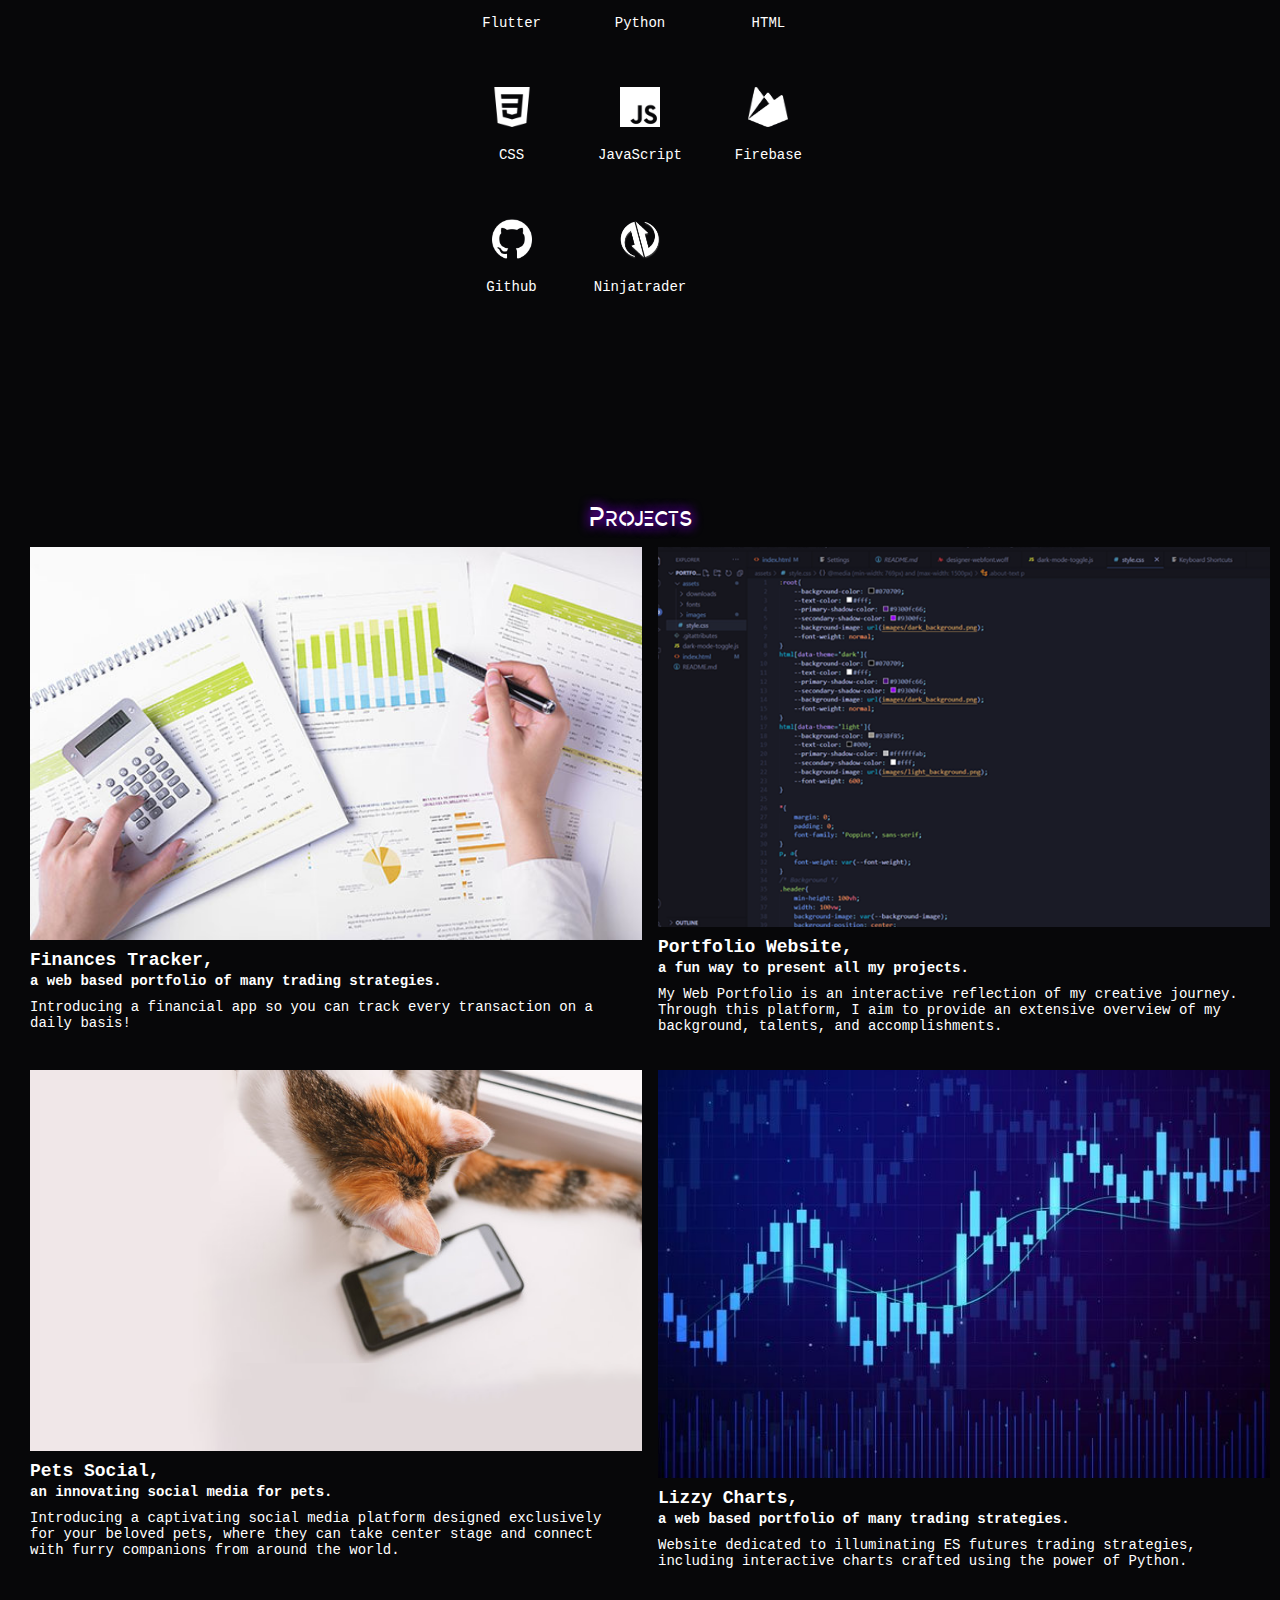
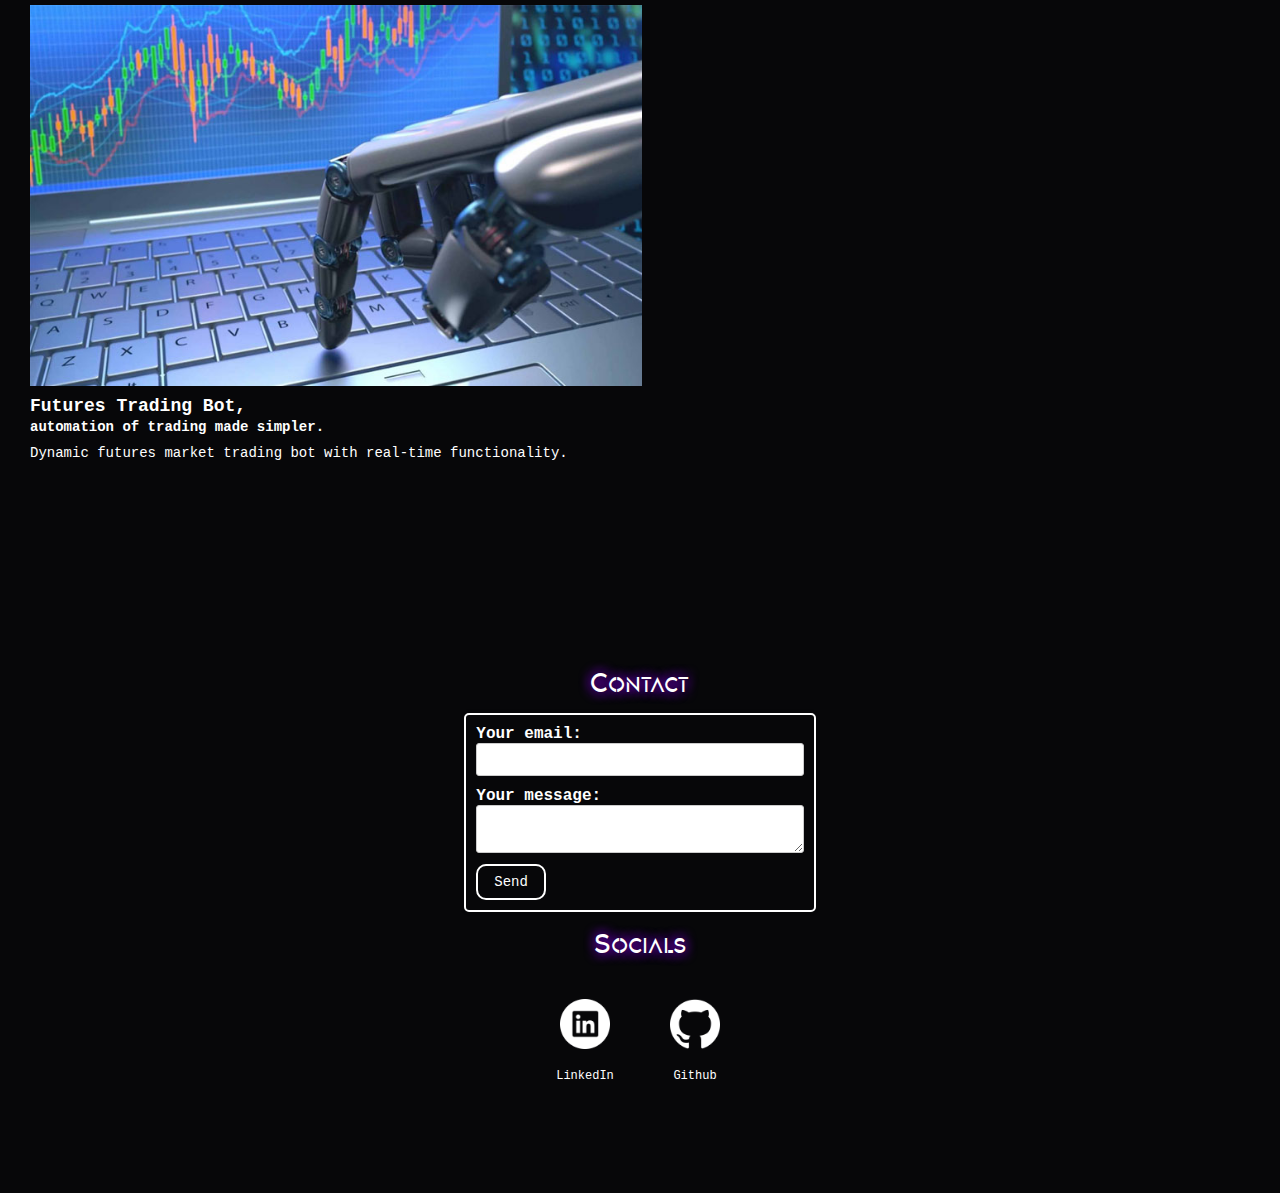
==== commit 0f8a9893: "added new project" ====
--- a/index.html
+++ b/index.html
@@ -153,6 +153,16 @@
             <h1 class="title-animation">Projects</h1>
             <div class="projects-container">
                 <div class="project-item">
+                    <a href="https://github.com/cschiappa/finances-tracker" target="_blank">
+                        <img src="assets/images/finances-tracker.jpg">
+                        <h2 class="line-one text-animation">Finances Tracker,</h2>
+                    </a>
+                    <h2 class="line-two">a web based portfolio of many trading strategies.</h2>
+                
+                    <p>Introducing a financial app so you can track every transaction on a daily basis!
+                    </p>
+                </div>
+                <div class="project-item">
                     <a href="https://github.com/cschiappa/portfolio_website" target="_blank">
                     <img src="assets/images/portfolio-website.png">
                     <h2 class="line-one text-animation">Portfolio Website,</h2>
@@ -192,6 +202,7 @@
                     <p>Dynamic futures market trading bot with real-time functionality.
                     </p>
                 </div>
+                
             </div>
         </nav>  
     </section>
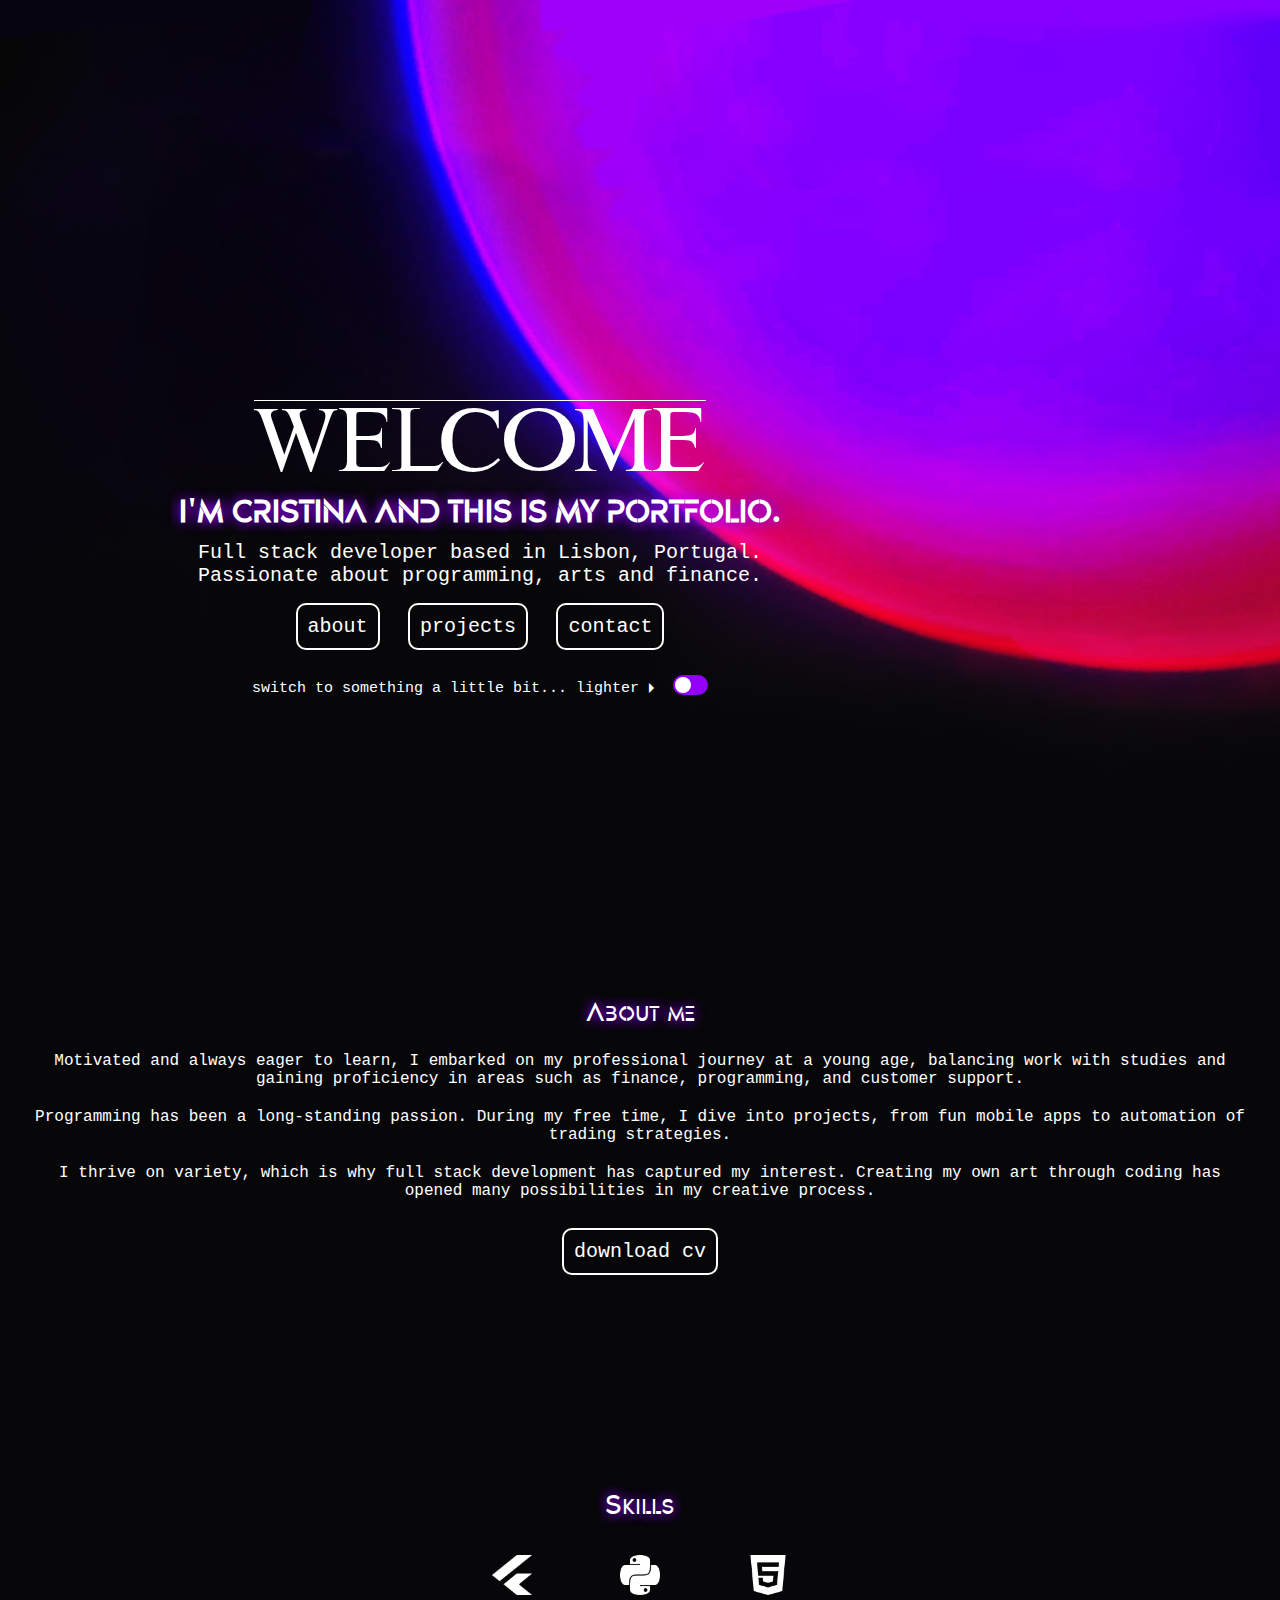
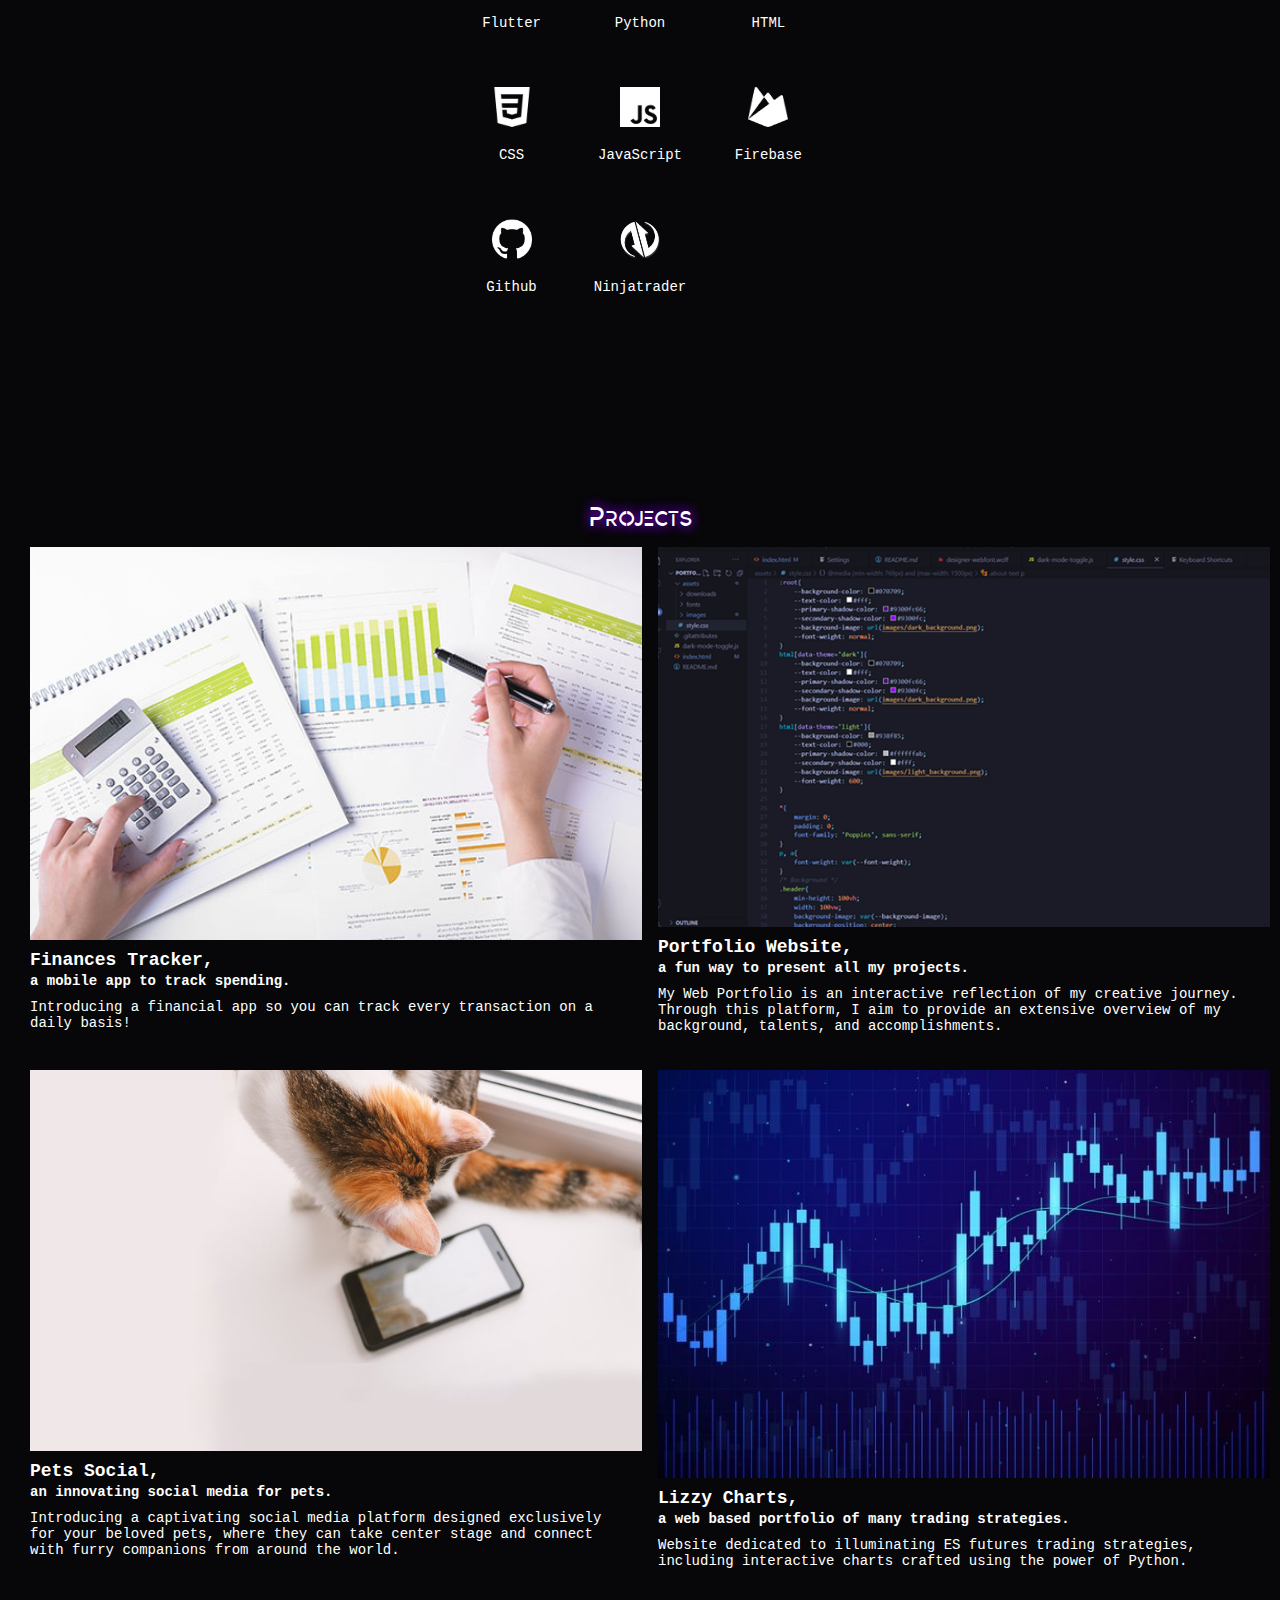
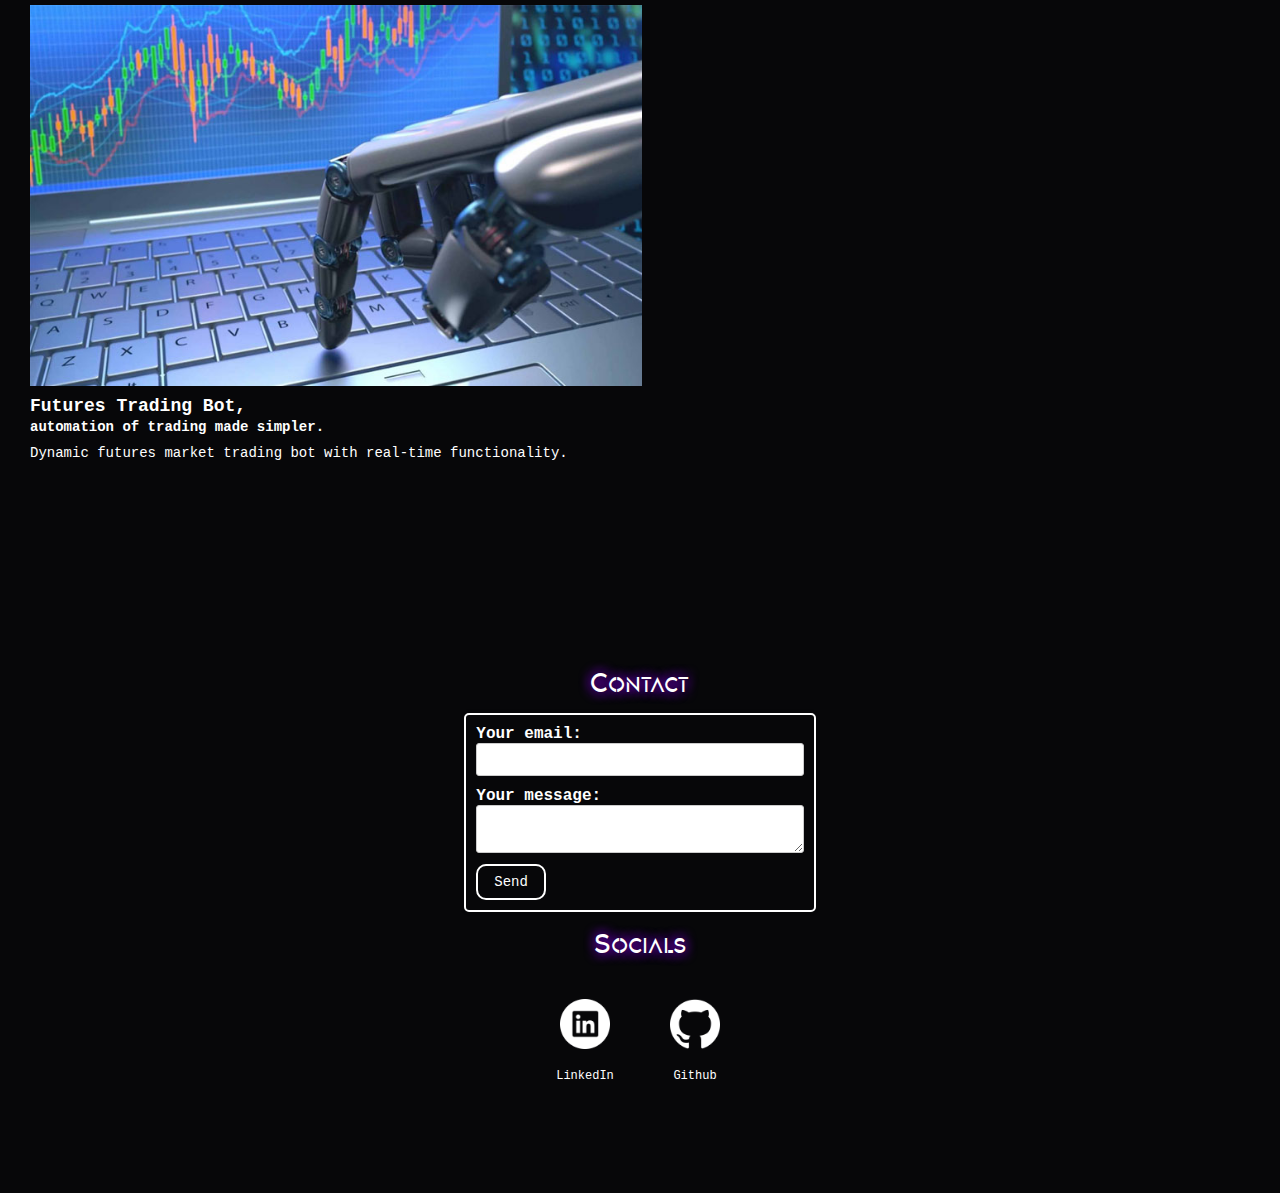
==== commit a772add9: "Update index.html" ====
--- a/index.html
+++ b/index.html
@@ -157,7 +157,7 @@
                         <img src="assets/images/finances-tracker.jpg">
                         <h2 class="line-one text-animation">Finances Tracker,</h2>
                     </a>
-                    <h2 class="line-two">a web based portfolio of many trading strategies.</h2>
+                    <h2 class="line-two">a mobile app to track spending.</h2>
                 
                     <p>Introducing a financial app so you can track every transaction on a daily basis!
                     </p>
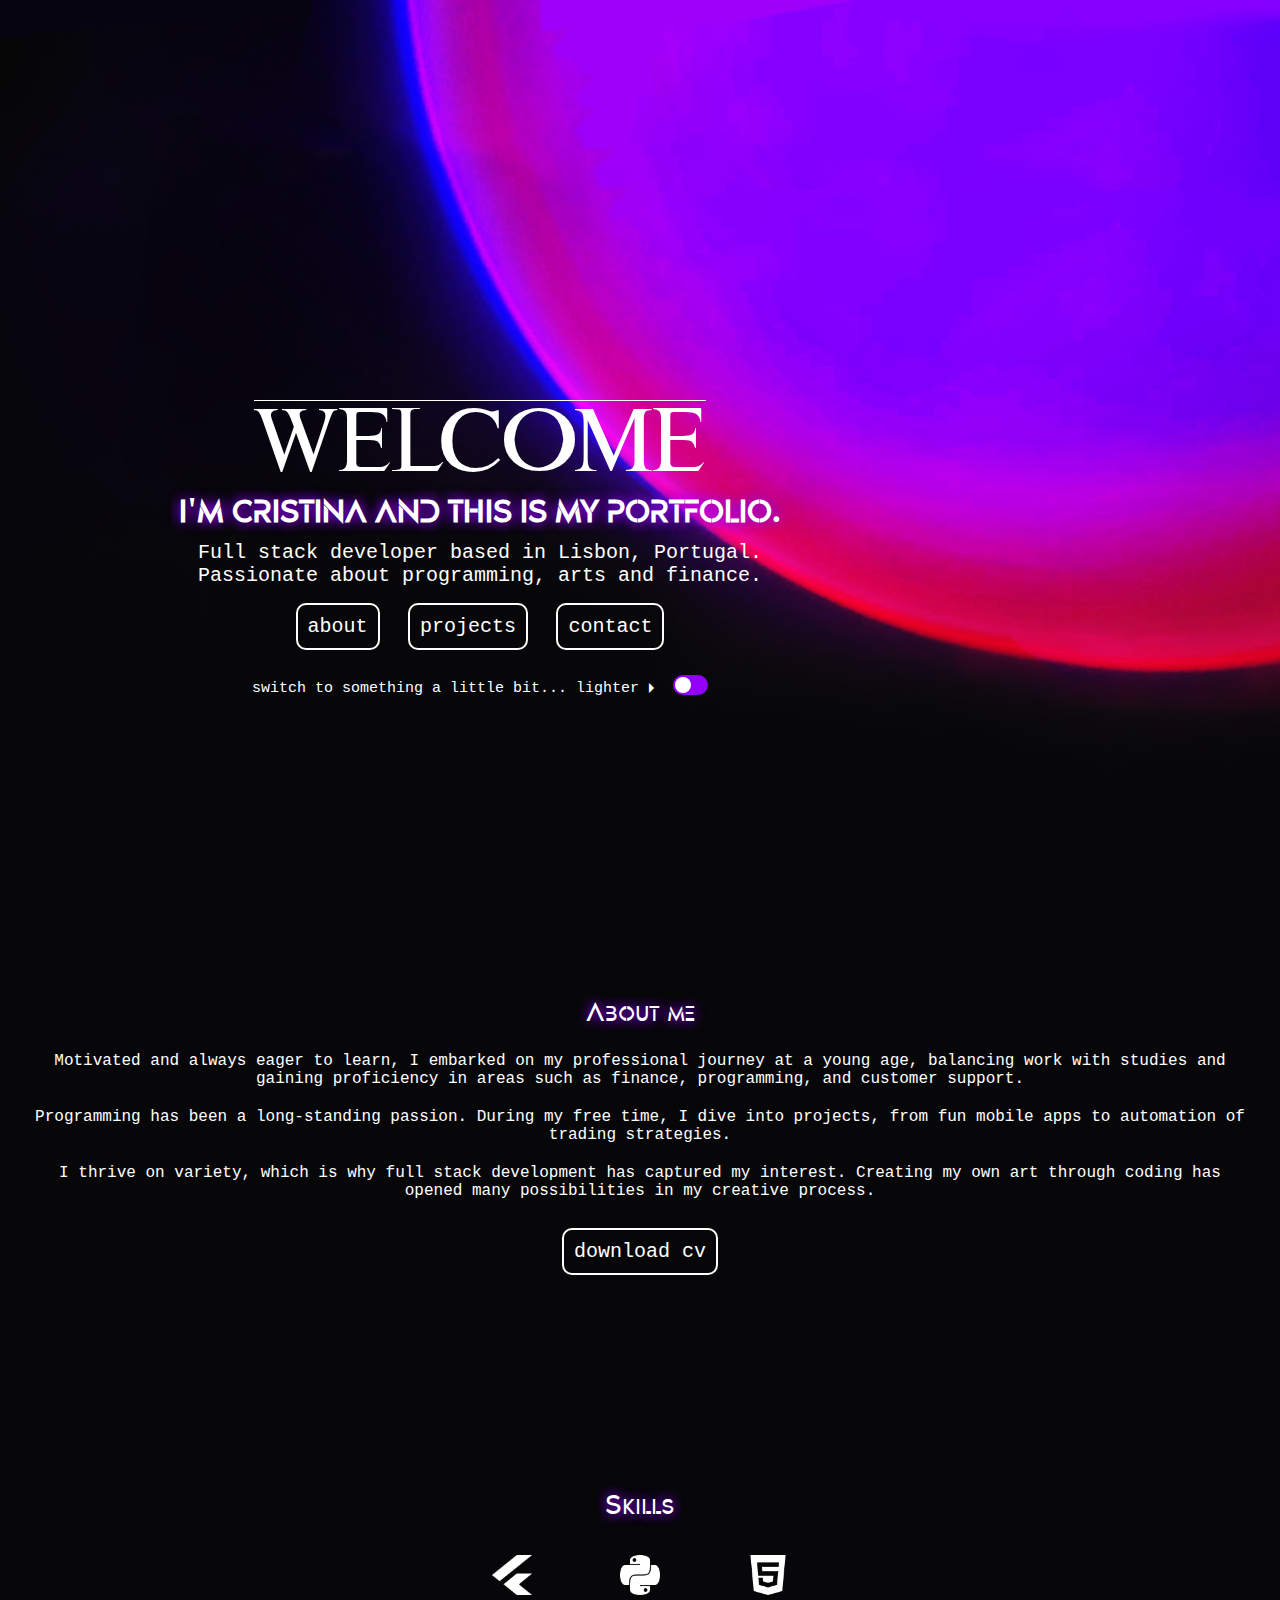
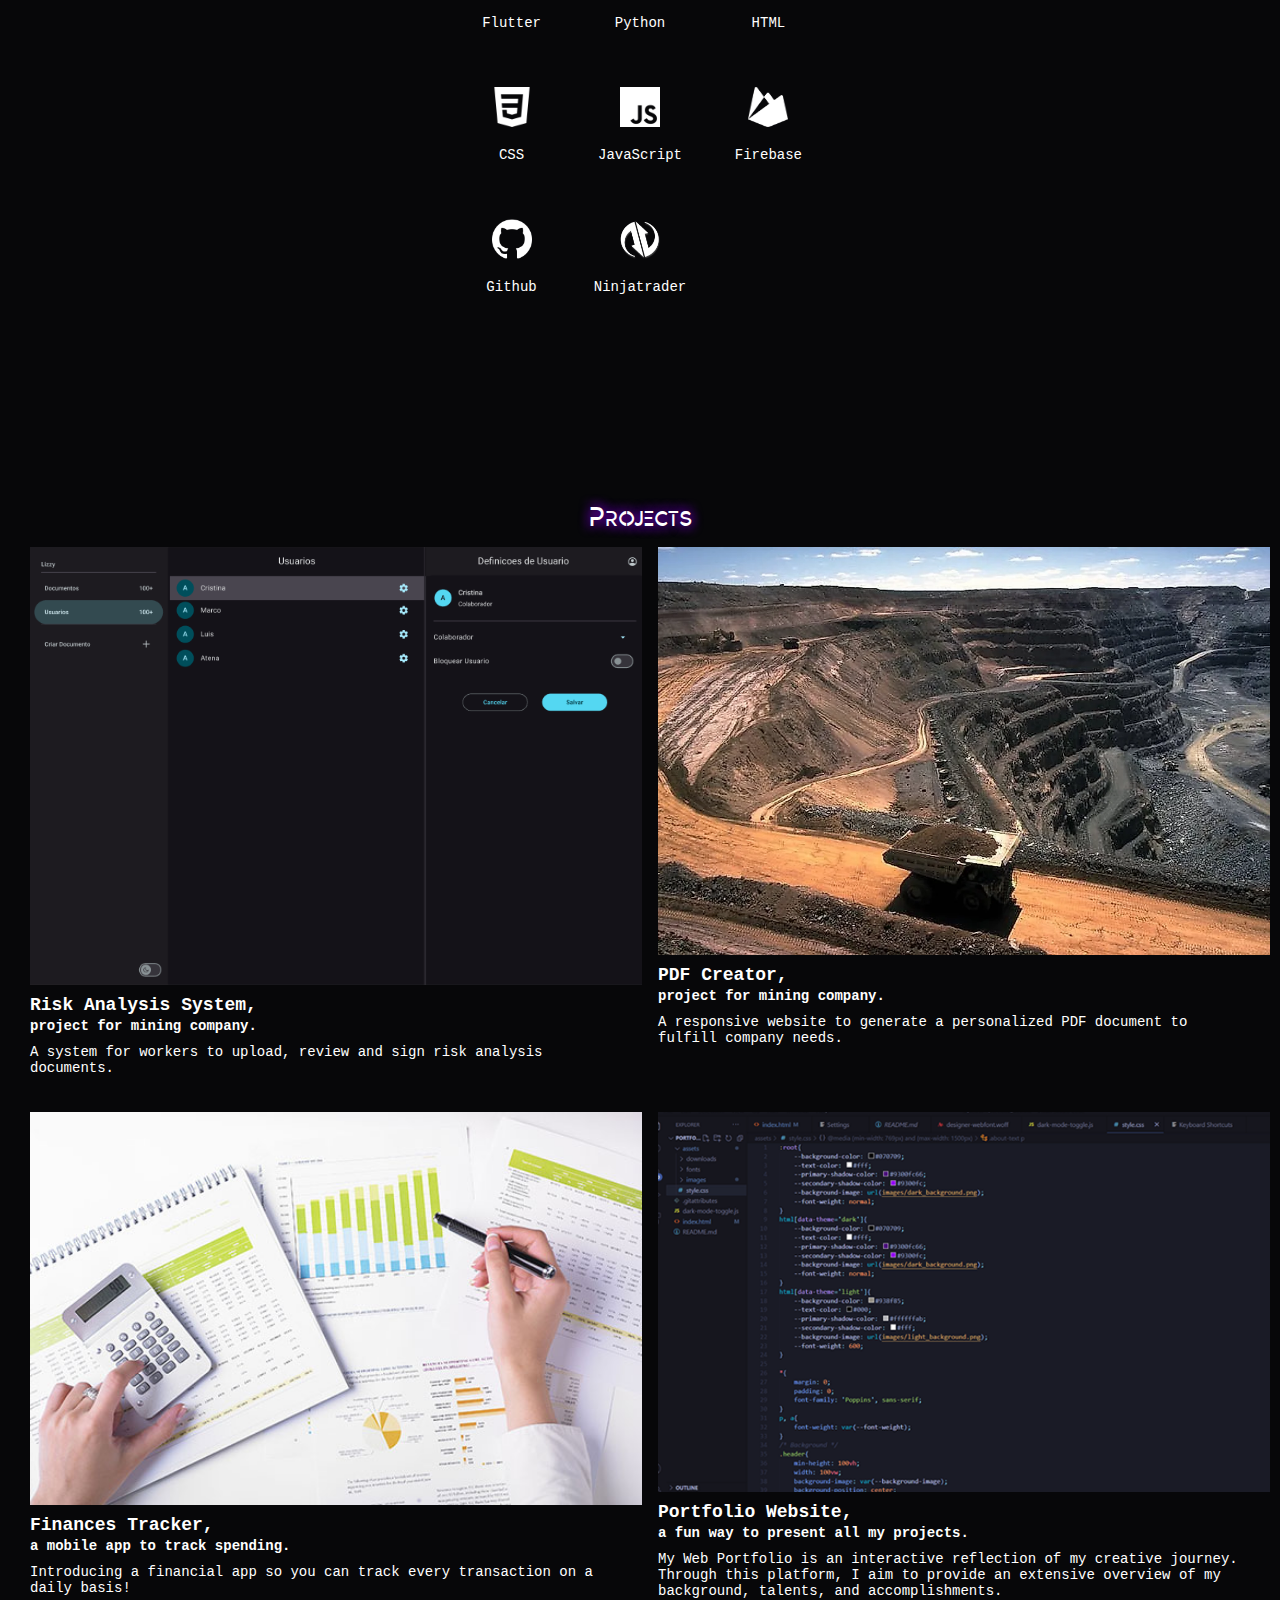
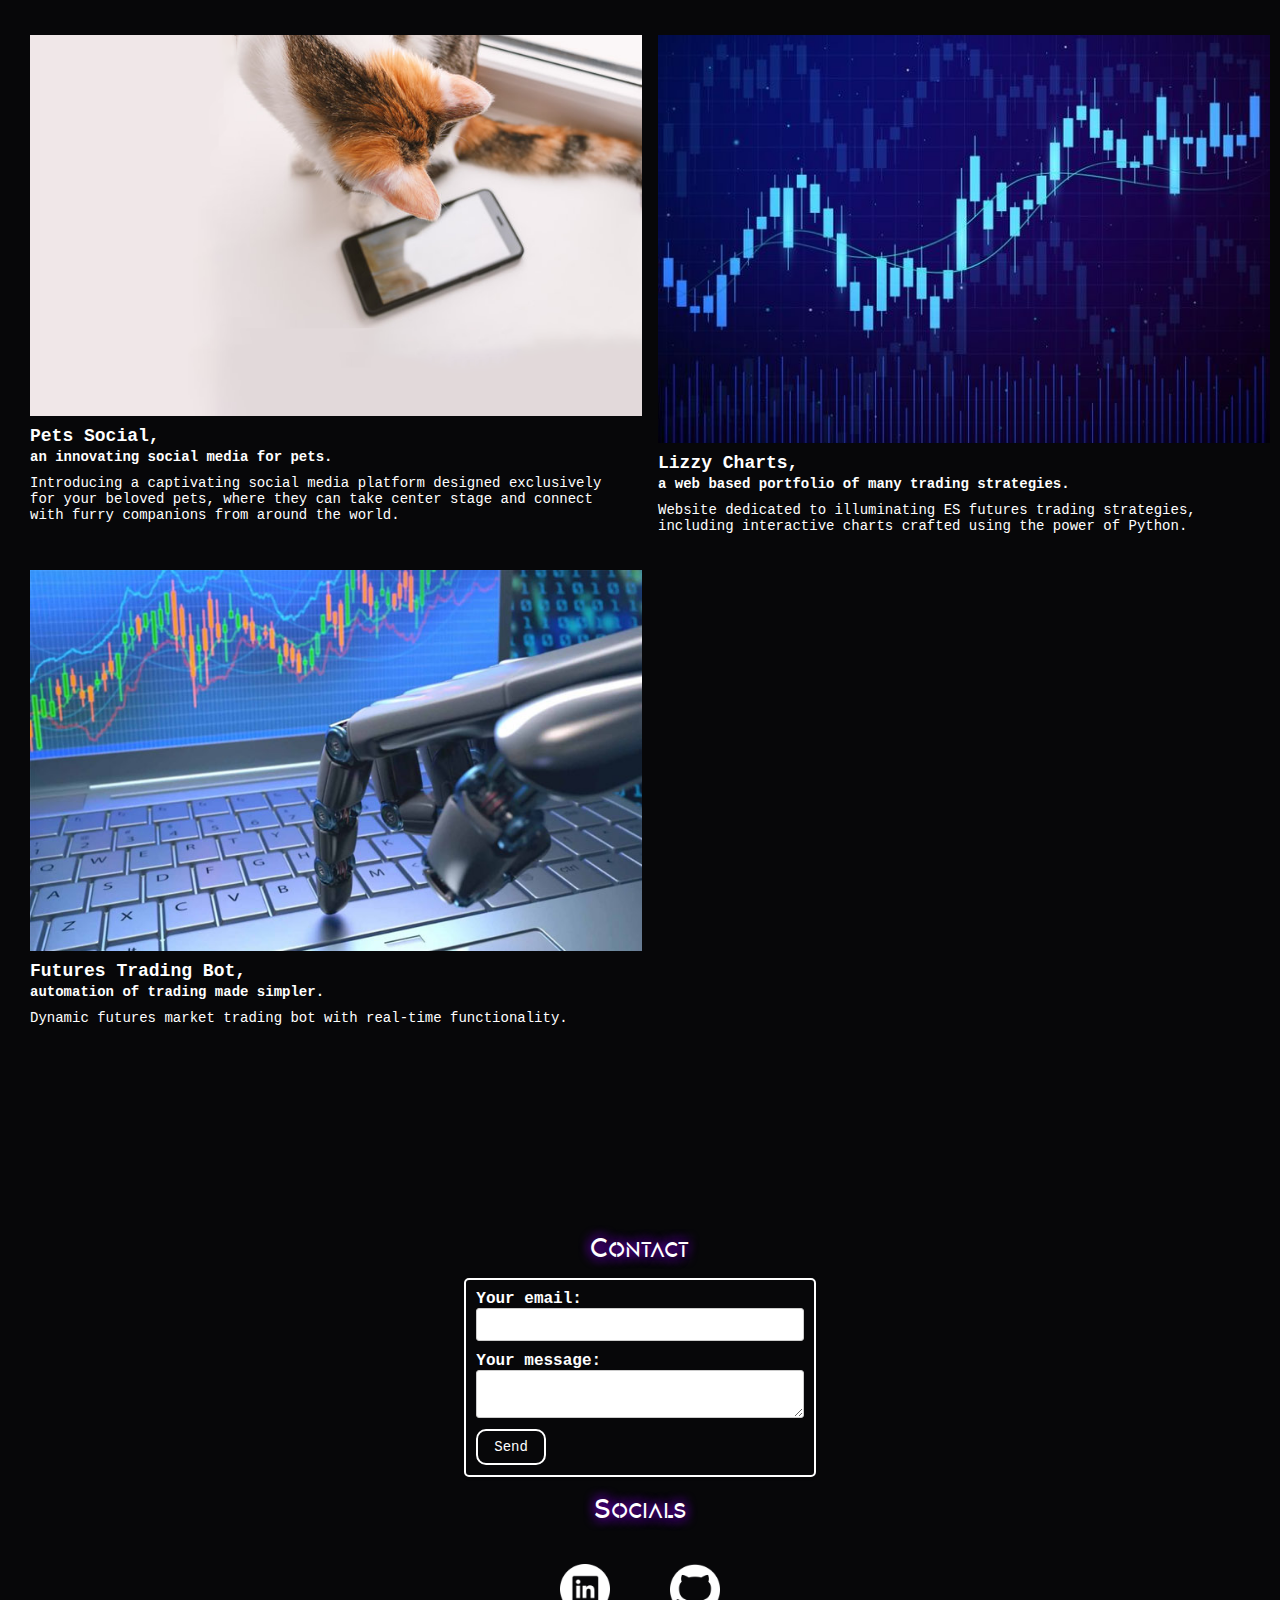
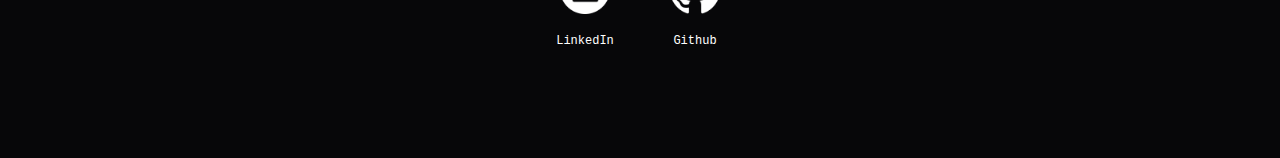
==== commit ed0107fe: "added new projects" ====
--- a/index.html
+++ b/index.html
@@ -152,6 +152,25 @@
         <nav class="projects-box">
             <h1 class="title-animation">Projects</h1>
             <div class="projects-container">
+                <div class="project-item">
+                    <a>
+                        <img src="assets/images/risk-analysis-system.png">
+                        <h2 class="line-one text-animation">Risk Analysis System,</h2>
+                    </a>
+                    <h2 class="line-two">project for mining company.</h2>
+                    <p>A system for workers to upload, review and sign risk analysis documents.
+                    </p>
+                </div>
+                <div class="project-item">
+                    <a>
+                        <img src="assets/images/pdf-creator.webp">
+                        <h2 class="line-one text-animation">PDF Creator,</h2>
+                    </a>
+                    <h2 class="line-two">project for mining company.</h2>
+                
+                    <p>A responsive website to generate a personalized PDF document to fulfill company needs.
+                    </p>
+                </div>
                 <div class="project-item">
                     <a href="https://github.com/cschiappa/finances-tracker" target="_blank">
                         <img src="assets/images/finances-tracker.jpg">
